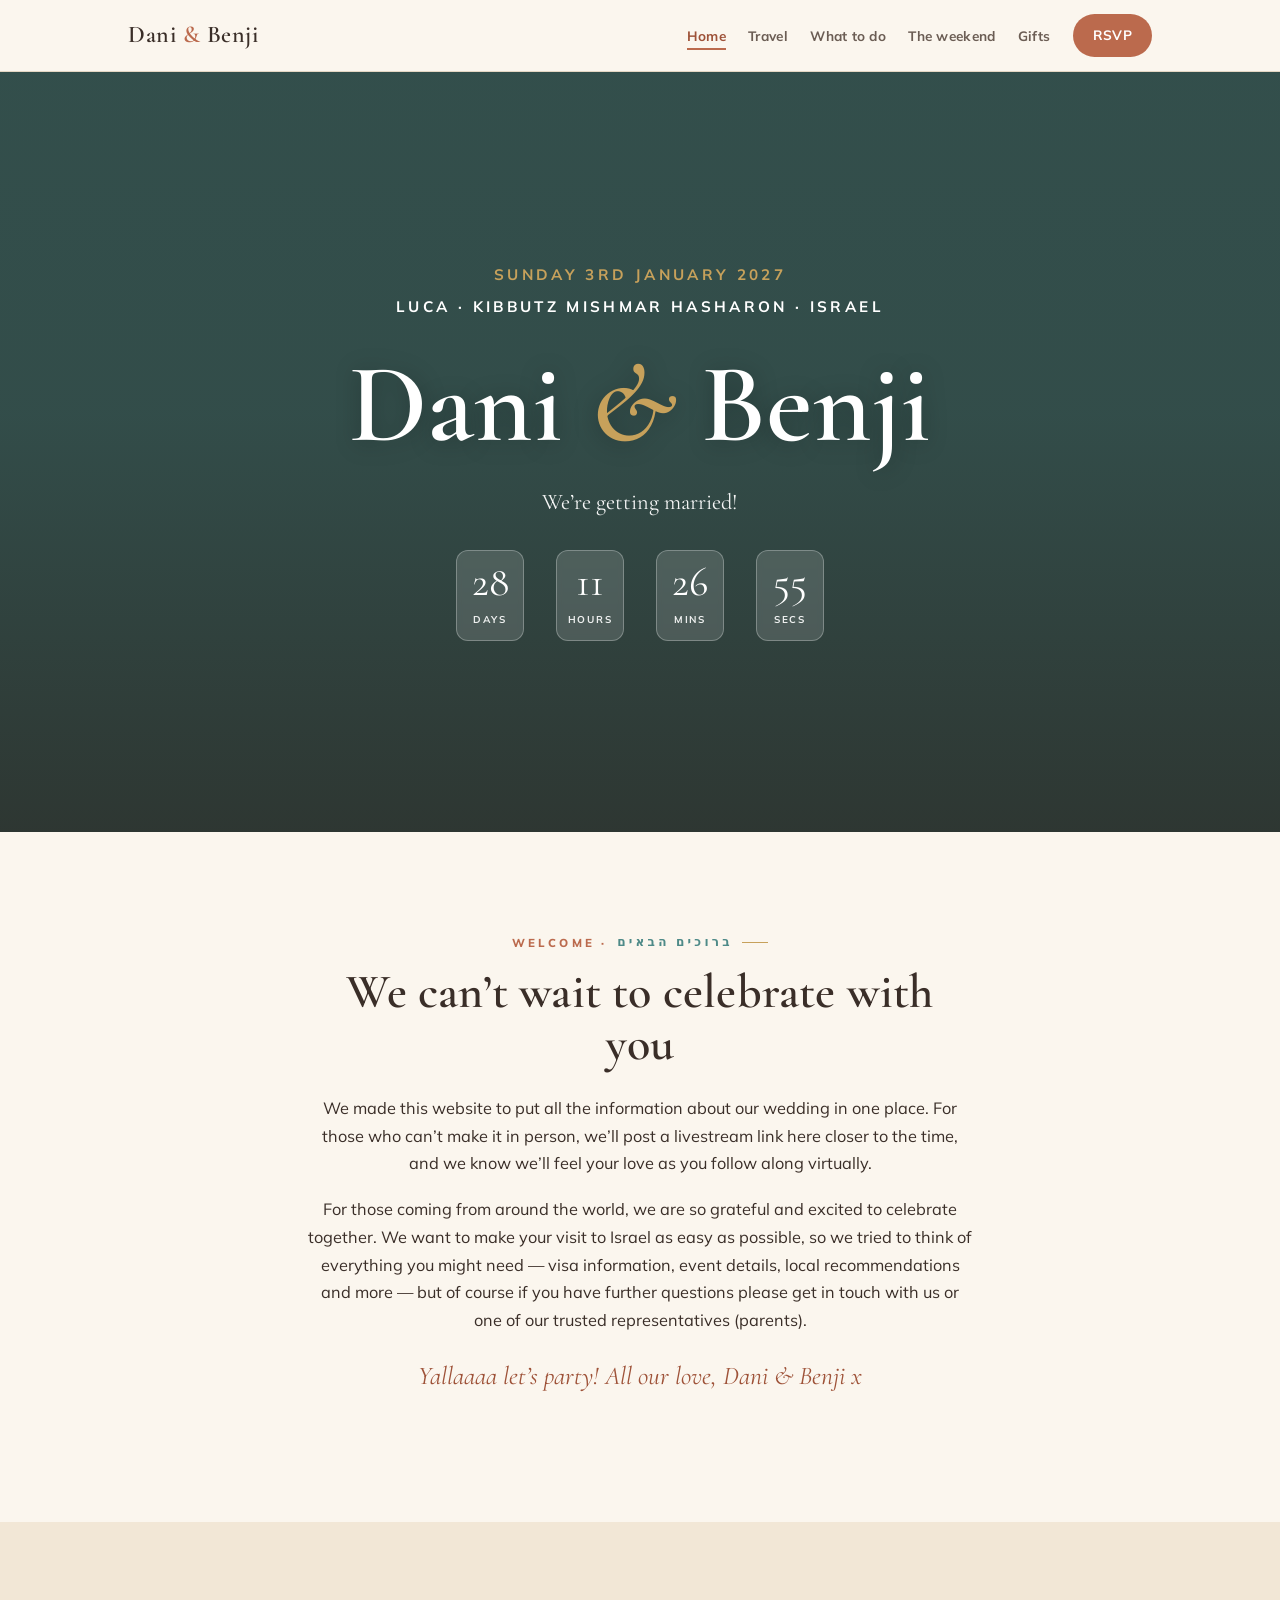
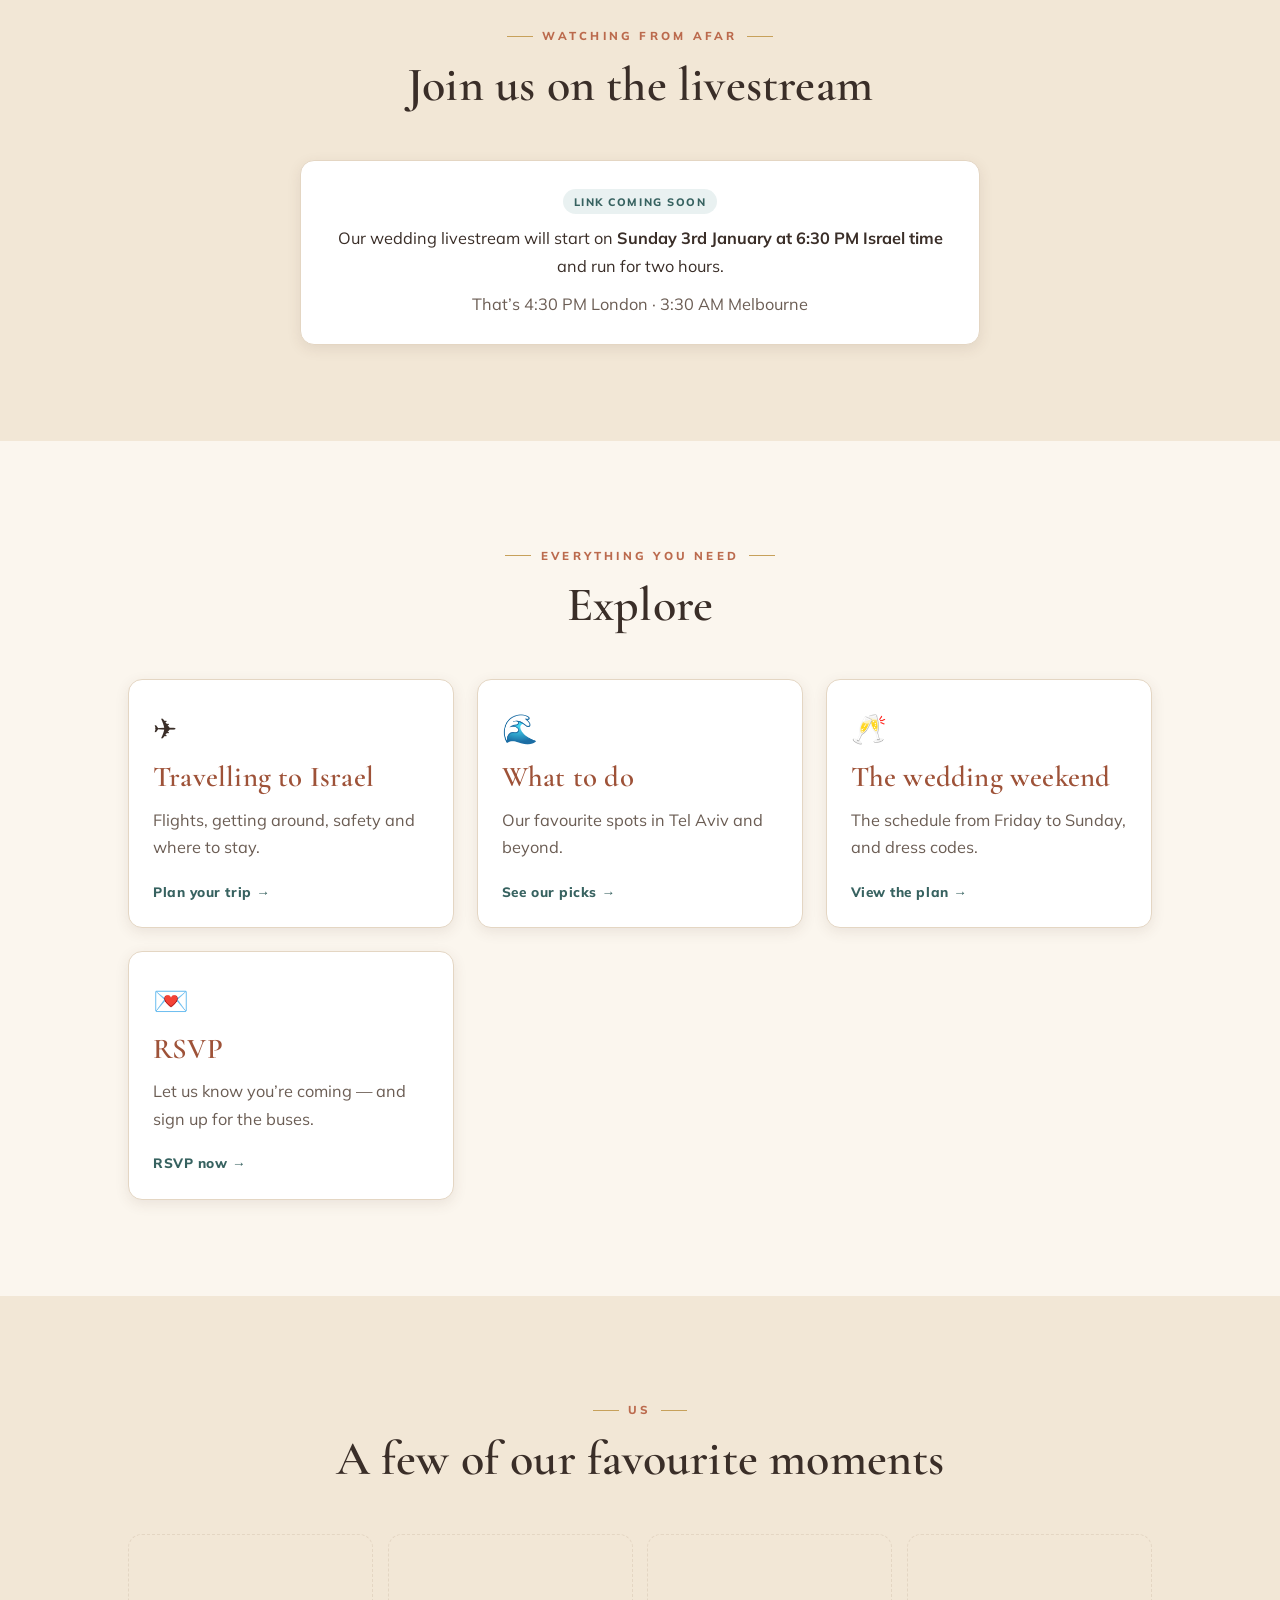
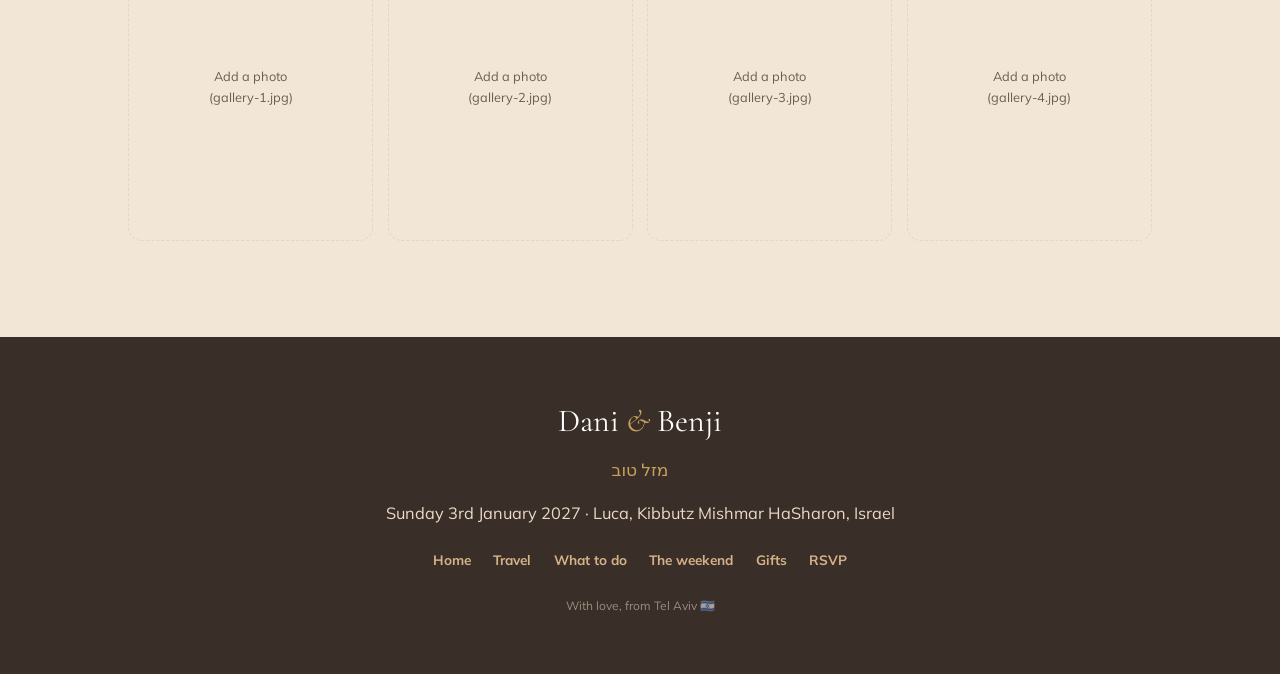
==== index.html @ 2d53198a "Build Dani & Benji wedding website Warm Mediterranean, multi-page static site (plain HTML/CSS/JS, no" ====
<!DOCTYPE html>
<html lang="en">
<head>
  <meta charset="UTF-8" />
  <meta name="viewport" content="width=device-width, initial-scale=1.0" />
  <!-- PRIVATE SITE: keep it unlisted. This site is intended to be password-protected at the host level. -->
  <meta name="robots" content="noindex, nofollow" />
  <title>Dani & Benji · 3 January 2027</title>
  <meta name="description" content="Dani & Benji are getting married in Israel on 3 January 2027 — travel info, things to do, the weekend schedule and more." />

  <link rel="preconnect" href="https://fonts.googleapis.com" />
  <link rel="preconnect" href="https://fonts.gstatic.com" crossorigin />
  <link href="https://fonts.googleapis.com/css2?family=Cormorant+Garamond:ital,wght@0,400;0,500;0,600;1,500&family=Mulish:wght@400;600;700;800&display=swap" rel="stylesheet" />
  <link rel="stylesheet" href="assets/css/styles.css" />
</head>
<body>

  <!-- ============ HEADER ============ -->
  <header class="site-header">
    <nav class="nav container" aria-label="Main navigation">
      <a class="brand" href="index.html">Dani <span>&amp;</span> Benji</a>
      <button class="nav-toggle" aria-label="Toggle menu" aria-controls="nav-links" aria-expanded="false">
        <span></span><span></span><span></span>
      </button>
      <ul class="nav-links" id="nav-links">
        <li><a href="index.html">Home</a></li>
        <li><a href="travel.html">Travel</a></li>
        <li><a href="what-to-do.html">What to do</a></li>
        <li><a href="weekend.html">The weekend</a></li>
        <li><a href="gifts.html">Gifts</a></li>
        <li><a class="btn" href="rsvp.html">RSVP</a></li>
      </ul>
    </nav>
  </header>

  <!-- ============ HERO ============ -->
  <section class="hero">
    <!-- Drop your landscape proposal photo at assets/images/hero-proposal.jpg (see assets/images/README.md) -->
    <div class="hero__media" role="img" aria-label="Dani and Benji on the pier after getting engaged"></div>
    <div class="hero__inner">
      <p class="hero__meta">
        <span class="date">Sunday 3rd January 2027</span>
        <span>Luca · Kibbutz Mishmar HaSharon · Israel</span>
      </p>
      <h1>Dani <span class="amp">&amp;</span> Benji</h1>
      <p class="hero__hebrew">We’re getting married!</p>

      <!-- Live countdown -->
      <div class="countdown" id="countdown" aria-label="Countdown to the wedding">
        <div class="countdown__unit"><span class="countdown__num" id="cd-days">–</span><span class="countdown__label">Days</span></div>
        <div class="countdown__unit"><span class="countdown__num" id="cd-hours">–</span><span class="countdown__label">Hours</span></div>
        <div class="countdown__unit"><span class="countdown__num" id="cd-mins">–</span><span class="countdown__label">Mins</span></div>
        <div class="countdown__unit"><span class="countdown__num" id="cd-secs">–</span><span class="countdown__label">Secs</span></div>
      </div>
    </div>
  </section>

  <!-- ============ WELCOME LETTER ============ -->
  <section>
    <div class="container letter">
      <p class="eyebrow solo">Welcome · <span class="hebrew">ברוכים הבאים</span></p>
      <h2>We can’t wait to celebrate with you</h2>
      <p>We made this website to put all the information about our wedding in one place. For those who can’t make it in person, we’ll post a livestream link here closer to the time, and we know we’ll feel your love as you follow along virtually.</p>
      <p>For those coming from around the world, we are so grateful and excited to celebrate together. We want to make your visit to Israel as easy as possible, so we tried to think of everything you might need — visa information, event details, local recommendations and more — but of course if you have further questions please get in touch with us or one of our trusted representatives (parents).</p>
      <p class="signoff">Yallaaaa let’s party! All our love, Dani &amp; Benji x</p>
    </div>
  </section>

  <!-- ============ WATCHING FROM AFAR ============ -->
  <section class="alt">
    <div class="container">
      <div class="section-head">
        <p class="eyebrow">Watching from afar</p>
        <h2>Join us on the livestream</h2>
      </div>
      <div class="card" style="max-width:680px;margin-inline:auto;text-align:center;">
        <p class="tag">Link coming soon</p>
        <p style="margin-bottom:0.6rem;">Our wedding livestream will start on <strong>Sunday 3rd January at 6:30&nbsp;PM Israel time</strong> and run for two hours.</p>
        <p class="muted" style="margin-bottom:0;">That’s 4:30&nbsp;PM London · 3:30&nbsp;AM Melbourne</p>
        <!-- TODO: replace with the livestream link/embed when available -->
      </div>
    </div>
  </section>

  <!-- ============ QUICK LINKS ============ -->
  <section>
    <div class="container">
      <div class="section-head">
        <p class="eyebrow">Everything you need</p>
        <h2>Explore</h2>
      </div>
      <div class="grid cols-2">
        <a class="linkcard" href="travel.html">
          <span class="kicker">✈️</span>
          <h3>Travelling to Israel</h3>
          <p class="muted">Flights, getting around, safety and where to stay.</p>
          <span class="go">Plan your trip →</span>
        </a>
        <a class="linkcard" href="what-to-do.html">
          <span class="kicker">🌊</span>
          <h3>What to do</h3>
          <p class="muted">Our favourite spots in Tel Aviv and beyond.</p>
          <span class="go">See our picks →</span>
        </a>
        <a class="linkcard" href="weekend.html">
          <span class="kicker">🥂</span>
          <h3>The wedding weekend</h3>
          <p class="muted">The schedule from Friday to Sunday, and dress codes.</p>
          <span class="go">View the plan →</span>
        </a>
        <a class="linkcard" href="rsvp.html">
          <span class="kicker">💌</span>
          <h3>RSVP</h3>
          <p class="muted">Let us know you’re coming — and sign up for the buses.</p>
          <span class="go">RSVP now →</span>
        </a>
      </div>
    </div>
  </section>

  <!-- ============ GALLERY ============ -->
  <section class="alt">
    <div class="container">
      <div class="section-head">
        <p class="eyebrow">Us</p>
        <h2>A few of our favourite moments</h2>
      </div>
      <!--
        Add photos by dropping files into assets/images/ and pointing the
        <img> tags below at them (e.g. gallery-1.jpg). Empty slots show a
        dashed placeholder until then. See assets/images/README.md.
      -->
      <div class="gallery">
        <div class="slot">
          <!-- Example once you add a file:
               <img src="assets/images/gallery-1.jpg" alt="Dani and Benji" /> -->
          Add a photo<br />(gallery-1.jpg)
        </div>
        <div class="slot">Add a photo<br />(gallery-2.jpg)</div>
        <div class="slot">Add a photo<br />(gallery-3.jpg)</div>
        <div class="slot">Add a photo<br />(gallery-4.jpg)</div>
      </div>
    </div>
  </section>

  <!-- ============ FOOTER ============ -->
  <footer class="site-footer">
    <div class="container">
      <p class="names">Dani <span class="amp">&amp;</span> Benji</p>
      <span class="hebrew">מזל טוב</span>
      <p>Sunday 3rd January 2027 · Luca, Kibbutz Mishmar HaSharon, Israel</p>
      <ul class="foot-links">
        <li><a href="index.html">Home</a></li>
        <li><a href="travel.html">Travel</a></li>
        <li><a href="what-to-do.html">What to do</a></li>
        <li><a href="weekend.html">The weekend</a></li>
        <li><a href="gifts.html">Gifts</a></li>
        <li><a href="rsvp.html">RSVP</a></li>
      </ul>
      <small>With love, from Tel Aviv 🇮🇱</small>
    </div>
  </footer>

  <script src="assets/js/main.js" defer></script>
</body>
</html>
---- assets/css/styles.css ----
/* =====================================================================
   Dani & Benji — 03.01.2027
   Warm Mediterranean wedding site — shared styles
   Palette, type and components live here. Tune the tokens in :root.
   ===================================================================== */

/* ---------- Design tokens ---------- */
:root {
  /* Warm Mediterranean palette */
  --sand:        #FBF6EE;  /* page background */
  --sand-deep:   #F2E7D6;  /* alt sections */
  --shell:       #FFFFFF;  /* cards */
  --ink:         #3A2E28;  /* primary text (warm dark brown) */
  --ink-soft:    #6B5D54;  /* secondary text */
  --clay:        #BB6a4d;  /* terracotta accent */
  --clay-deep:   #9E5238;  /* hover / strong accent */
  --sea:         #4E8A88;  /* Mediterranean teal */
  --sea-deep:    #376260;
  --gold:        #C7A15B;  /* small highlights */
  --line:        #E4D6C3;  /* hairlines / borders */

  --maxw: 1120px;
  --gutter: clamp(1.1rem, 4vw, 3rem);
  --radius: 14px;
  --shadow: 0 12px 34px rgba(93, 63, 45, 0.12);
  --shadow-sm: 0 4px 14px rgba(93, 63, 45, 0.10);

  --serif: "Cormorant Garamond", Georgia, "Times New Roman", serif;
  --sans: "Mulish", "Helvetica Neue", Arial, system-ui, sans-serif;
}

/* ---------- Base ---------- */
* { box-sizing: border-box; }

html { scroll-behavior: smooth; }

body {
  margin: 0;
  background: var(--sand);
  color: var(--ink);
  font-family: var(--sans);
  font-size: 1.02rem;
  line-height: 1.7;
  -webkit-font-smoothing: antialiased;
}

img { max-width: 100%; display: block; }

a { color: var(--clay-deep); text-decoration-thickness: 1px; text-underline-offset: 3px; }
a:hover { color: var(--clay); }

h1, h2, h3, h4 {
  font-family: var(--serif);
  font-weight: 600;
  line-height: 1.08;
  color: var(--ink);
  margin: 0 0 0.5em;
  letter-spacing: 0.2px;
}
h1 { font-size: clamp(2.6rem, 7vw, 5rem); }
h2 { font-size: clamp(1.9rem, 4.4vw, 3rem); }
h3 { font-size: clamp(1.35rem, 2.6vw, 1.8rem); }

p { margin: 0 0 1.1em; }

.container { max-width: var(--maxw); margin-inline: auto; padding-inline: var(--gutter); }

section { padding-block: clamp(3rem, 8vw, 6rem); }

/* Eyebrow / small caps label with optional Hebrew flourish */
.eyebrow {
  font-family: var(--sans);
  text-transform: uppercase;
  letter-spacing: 0.28em;
  font-size: 0.72rem;
  font-weight: 800;
  color: var(--clay);
  margin: 0 0 0.9rem;
  display: inline-flex;
  align-items: center;
  gap: 0.6rem;
}
.eyebrow::before,
.eyebrow::after {
  content: "";
  width: 26px;
  height: 1px;
  background: var(--gold);
}
.eyebrow.solo::before { display: none; }

/* Hebrew accent text */
.hebrew {
  font-size: 1.05em;
  color: var(--sea);
  direction: rtl;
  unicode-bidi: isolate;
}

/* ---------- Buttons ---------- */
.btn {
  display: inline-block;
  font-family: var(--sans);
  font-weight: 800;
  letter-spacing: 0.04em;
  text-transform: uppercase;
  font-size: 0.8rem;
  padding: 0.85rem 1.7rem;
  border-radius: 999px;
  border: 1.5px solid var(--clay);
  background: var(--clay);
  color: #fff;
  cursor: pointer;
  text-decoration: none;
  transition: background .18s ease, color .18s ease, transform .18s ease, border-color .18s ease;
}
.btn:hover { background: var(--clay-deep); border-color: var(--clay-deep); color: #fff; transform: translateY(-2px); }
.btn.ghost { background: transparent; color: var(--clay-deep); }
.btn.ghost:hover { background: var(--clay); color: #fff; }

/* ---------- Header / nav ---------- */
.site-header {
  position: sticky;
  top: 0;
  z-index: 50;
  background: rgba(251, 246, 238, 0.92);
  backdrop-filter: blur(8px);
  border-bottom: 1px solid var(--line);
}
.nav {
  display: flex;
  align-items: center;
  justify-content: space-between;
  gap: 1rem;
  padding-block: 0.85rem;
}
.brand {
  font-family: var(--serif);
  font-size: 1.5rem;
  font-weight: 600;
  color: var(--ink);
  text-decoration: none;
  letter-spacing: 0.5px;
  white-space: nowrap;
}
.brand span { color: var(--clay); }
.nav-links {
  list-style: none;
  display: flex;
  gap: 1.4rem;
  margin: 0;
  padding: 0;
  align-items: center;
}
.nav-links a {
  color: var(--ink-soft);
  text-decoration: none;
  font-weight: 700;
  font-size: 0.85rem;
  letter-spacing: 0.02em;
  padding-block: 0.3rem;
  border-bottom: 2px solid transparent;
  transition: color .15s ease, border-color .15s ease;
}
.nav-links a:hover { color: var(--ink); }
.nav-links a.active { color: var(--clay-deep); border-color: var(--clay); }
.nav-links .btn { color: #fff; padding: 0.55rem 1.2rem; }
.nav-links .btn:hover { color: #fff; }

.nav-toggle {
  display: none;
  background: none;
  border: 0;
  cursor: pointer;
  padding: 0.4rem;
}
.nav-toggle span {
  display: block;
  width: 26px;
  height: 2.5px;
  background: var(--ink);
  margin: 5px 0;
  border-radius: 2px;
  transition: transform .25s ease, opacity .25s ease;
}
.nav-toggle[aria-expanded="true"] span:nth-child(1) { transform: translateY(7.5px) rotate(45deg); }
.nav-toggle[aria-expanded="true"] span:nth-child(2) { opacity: 0; }
.nav-toggle[aria-expanded="true"] span:nth-child(3) { transform: translateY(-7.5px) rotate(-45deg); }

@media (max-width: 860px) {
  .nav-toggle { display: block; }
  .nav-links {
    position: absolute;
    top: 100%;
    left: 0;
    right: 0;
    background: var(--sand);
    border-bottom: 1px solid var(--line);
    flex-direction: column;
    align-items: stretch;
    gap: 0;
    padding: 0.5rem var(--gutter) 1.2rem;
    box-shadow: var(--shadow-sm);
    display: none;
  }
  .nav-links.open { display: flex; }
  .nav-links li { border-bottom: 1px solid var(--line); }
  .nav-links li:last-child { border-bottom: 0; padding-top: 0.8rem; }
  .nav-links a { display: block; padding: 0.9rem 0; font-size: 1rem; }
  .nav-links a.active { border-color: transparent; }
  .nav-links .btn { text-align: center; }
}

/* ---------- Hero ---------- */
.hero {
  position: relative;
  min-height: min(88vh, 760px);
  display: grid;
  place-items: center;
  text-align: center;
  color: #fff;
  overflow: hidden;
}
.hero__media {
  position: absolute;
  inset: 0;
  background: var(--sea-deep) url("../images/hero-proposal.jpg") center 32% / cover no-repeat;
  /* ^ Drop your landscape proposal photo at assets/images/hero-proposal.jpg */
}
.hero__media::after {
  content: "";
  position: absolute;
  inset: 0;
  background: linear-gradient(180deg, rgba(40,28,22,0.28) 0%, rgba(40,28,22,0.30) 45%, rgba(40,28,22,0.62) 100%);
}
.hero__inner { position: relative; padding: var(--gutter); max-width: 900px; }
.hero h1 {
  color: #fff;
  font-size: clamp(3rem, 10vw, 7rem);
  margin-bottom: 0.15em;
  text-shadow: 0 2px 24px rgba(0,0,0,0.28);
}
.hero .amp { color: var(--gold); font-style: italic; }
.hero__meta {
  font-family: var(--sans);
  text-transform: uppercase;
  letter-spacing: 0.22em;
  font-weight: 700;
  font-size: clamp(0.75rem, 2vw, 0.95rem);
  margin-bottom: 1.6rem;
}
.hero__meta span { display: block; }
.hero__meta .date { color: var(--gold); margin-bottom: 0.35rem; }
.hero__hebrew { font-family: var(--serif); font-size: 1.4rem; letter-spacing: 0; opacity: 0.95; }

/* ---------- Countdown ---------- */
.countdown {
  display: flex;
  gap: clamp(0.6rem, 3vw, 2rem);
  justify-content: center;
  margin-top: 1.8rem;
}
.countdown__unit {
  background: rgba(255,255,255,0.14);
  border: 1px solid rgba(255,255,255,0.28);
  border-radius: 12px;
  padding: 0.7rem 0.4rem 0.55rem;
  min-width: 68px;
  backdrop-filter: blur(3px);
}
.countdown__num { font-family: var(--serif); font-size: clamp(1.6rem, 5vw, 2.6rem); line-height: 1; display: block; }
.countdown__label { font-size: 0.62rem; text-transform: uppercase; letter-spacing: 0.18em; font-weight: 700; opacity: 0.9; }

/* ---------- Page hero (interior pages) ---------- */
.page-hero {
  background: var(--sand-deep);
  text-align: center;
  padding-block: clamp(2.6rem, 7vw, 4.5rem);
  border-bottom: 1px solid var(--line);
}
.page-hero p.lead { max-width: 640px; margin-inline: auto; color: var(--ink-soft); }

/* ---------- Generic layout helpers ---------- */
.section-head { text-align: center; max-width: 680px; margin: 0 auto clamp(2rem, 5vw, 3rem); }
.lead { font-size: 1.15rem; color: var(--ink-soft); }
.alt { background: var(--sand-deep); }
.center { text-align: center; }

.grid { display: grid; gap: 1.4rem; }
.grid.cols-2 { grid-template-columns: repeat(auto-fit, minmax(280px, 1fr)); }
.grid.cols-3 { grid-template-columns: repeat(auto-fit, minmax(240px, 1fr)); }

/* ---------- Cards ---------- */
.card {
  background: var(--shell);
  border: 1px solid var(--line);
  border-radius: var(--radius);
  padding: 1.6rem 1.5rem;
  box-shadow: var(--shadow-sm);
}
.card h3 { margin-bottom: 0.4rem; }
.card .tag {
  display: inline-block;
  font-size: 0.68rem;
  text-transform: uppercase;
  letter-spacing: 0.14em;
  font-weight: 800;
  color: var(--sea-deep);
  background: rgba(78,138,136,0.12);
  border-radius: 999px;
  padding: 0.2rem 0.7rem;
  margin-bottom: 0.7rem;
}

/* Quick-link cards (home) */
.linkcard {
  display: flex;
  flex-direction: column;
  text-decoration: none;
  color: var(--ink);
  background: var(--shell);
  border: 1px solid var(--line);
  border-radius: var(--radius);
  padding: 1.5rem;
  box-shadow: var(--shadow-sm);
  transition: transform .18s ease, box-shadow .18s ease;
}
.linkcard:hover { transform: translateY(-4px); box-shadow: var(--shadow); color: var(--ink); }
.linkcard .kicker { font-size: 1.8rem; margin-bottom: 0.5rem; }
.linkcard h3 { color: var(--clay-deep); }
.linkcard .go { margin-top: auto; font-weight: 800; color: var(--sea-deep); font-size: 0.85rem; letter-spacing: 0.04em; }

/* ---------- Intro / letter block ---------- */
.letter { max-width: 760px; margin-inline: auto; text-align: center; }
.letter .signoff { font-family: var(--serif); font-style: italic; font-size: 1.6rem; color: var(--clay-deep); margin-top: 1.2rem; }

/* ---------- Info list rows ---------- */
.info-block { margin-bottom: 2.4rem; }
.info-block:last-child { margin-bottom: 0; }
.info-block > h3 { display: flex; align-items: baseline; gap: 0.6rem; }
.info-block ul { padding-left: 1.15rem; }
.info-block li { margin-bottom: 0.55rem; }

/* Callout */
.callout {
  border-left: 4px solid var(--gold);
  background: rgba(199,161,91,0.1);
  padding: 1rem 1.2rem;
  border-radius: 0 10px 10px 0;
  margin: 1.2rem 0;
}
.callout.warn { border-color: var(--clay); background: rgba(187,106,77,0.1); }

/* ---------- Accordion ---------- */
.accordion { border: 1px solid var(--line); border-radius: var(--radius); overflow: hidden; background: var(--shell); }
.accordion + .accordion { margin-top: 0.9rem; }
.accordion > summary {
  cursor: pointer;
  list-style: none;
  padding: 1.1rem 1.4rem;
  font-family: var(--serif);
  font-size: 1.35rem;
  font-weight: 600;
  display: flex;
  align-items: center;
  justify-content: space-between;
  gap: 1rem;
}
.accordion > summary::-webkit-details-marker { display: none; }
.accordion > summary::after {
  content: "+";
  font-family: var(--sans);
  font-weight: 400;
  font-size: 1.6rem;
  color: var(--clay);
  transition: transform .2s ease;
  line-height: 1;
}
.accordion[open] > summary::after { transform: rotate(45deg); }
.accordion > summary:hover { color: var(--clay-deep); }
.accordion__body { padding: 0 1.4rem 1.3rem; }
.accordion__body ul { margin: 0; padding-left: 1.15rem; }
.accordion__body li { margin-bottom: 0.6rem; }
.accordion__body li strong { color: var(--ink); }

/* ---------- Timeline (weekend) ---------- */
.timeline { max-width: 820px; margin-inline: auto; }
.day {
  background: var(--shell);
  border: 1px solid var(--line);
  border-radius: var(--radius);
  box-shadow: var(--shadow-sm);
  padding: 1.7rem 1.6rem;
  margin-bottom: 1.4rem;
  border-top: 5px solid var(--sea);
}
.day.wedding { border-top-color: var(--clay); }
.day__date { display: block; font-size: 0.75rem; text-transform: uppercase; letter-spacing: 0.2em; font-weight: 800; color: var(--sea-deep); margin-bottom: 0.25rem; }
.day.wedding .day__date { color: var(--clay-deep); }
.day h3 { margin-bottom: 0.8rem; }
.event + .event { margin-top: 1rem; padding-top: 1rem; border-top: 1px dashed var(--line); }
.event > strong { display: block; }  /* label line only — not inline bold inside paragraphs */
.dresscode { margin-top: 0.9rem; font-size: 0.92rem; color: var(--ink-soft); }
.dresscode b { color: var(--clay-deep); text-transform: uppercase; letter-spacing: 0.08em; font-size: 0.72rem; }

/* ---------- Gallery ---------- */
.gallery { display: grid; grid-template-columns: repeat(auto-fill, minmax(200px, 1fr)); gap: 0.9rem; }
.gallery .slot {
  aspect-ratio: 4 / 5;
  border-radius: var(--radius);
  background: var(--sand-deep) repeat;
  border: 1.5px dashed var(--line);
  display: grid;
  place-items: center;
  text-align: center;
  color: var(--ink-soft);
  font-size: 0.8rem;
  padding: 1rem;
  overflow: hidden;
}
.gallery .slot img { width: 100%; height: 100%; object-fit: cover; }
.gallery .slot.tall { aspect-ratio: 4 / 5; }

/* ---------- RSVP embed ---------- */
.form-wrap {
  max-width: 780px;
  margin-inline: auto;
  background: var(--shell);
  border: 1px solid var(--line);
  border-radius: var(--radius);
  box-shadow: var(--shadow-sm);
  padding: 0.6rem;
}
.form-wrap iframe { width: 100%; border: 0; border-radius: 10px; display: block; min-height: 900px; }
.form-fallback { text-align: center; padding: 2.5rem 1.5rem; }

/* ---------- Gifts reveal ---------- */
.bank-details[hidden] { display: none; }
.bank-grid { display: grid; gap: 1.2rem; grid-template-columns: repeat(auto-fit, minmax(250px, 1fr)); margin-top: 1.4rem; }
.bank {
  background: var(--sand-deep);
  border: 1px solid var(--line);
  border-radius: var(--radius);
  padding: 1.3rem;
}
.bank h4 { font-family: var(--sans); font-weight: 800; text-transform: uppercase; letter-spacing: 0.1em; font-size: 0.78rem; color: var(--sea-deep); margin: 0 0 0.7rem; }
.bank dl { display: grid; grid-template-columns: auto 1fr; gap: 0.25rem 0.8rem; margin: 0; font-size: 0.92rem; }
.bank dt { color: var(--ink-soft); }
.bank dd { margin: 0; font-weight: 700; word-break: break-word; }

/* ---------- Footer ---------- */
.site-footer {
  background: var(--ink);
  color: #EAD9C6;
  text-align: center;
  padding-block: clamp(2.4rem, 6vw, 3.6rem);
}
.site-footer .names { font-family: var(--serif); font-size: 2rem; color: #fff; margin-bottom: 0.2rem; }
.site-footer .names .amp { color: var(--gold); font-style: italic; }
.site-footer .hebrew { color: var(--gold); display: block; margin: 0.4rem 0 1rem; }
.site-footer a { color: #F0C99A; }
.site-footer .foot-links { list-style: none; padding: 0; margin: 1rem 0 0; display: flex; flex-wrap: wrap; gap: 1rem 1.4rem; justify-content: center; }
.site-footer .foot-links a { text-decoration: none; font-weight: 700; font-size: 0.85rem; opacity: 0.85; }
.site-footer .foot-links a:hover { opacity: 1; }
.site-footer small { display: block; margin-top: 1.4rem; opacity: 0.55; font-size: 0.75rem; }

/* ---------- Utilities ---------- */
.mt-0 { margin-top: 0; }
.muted { color: var(--ink-soft); }
.visually-hidden { position: absolute; width: 1px; height: 1px; overflow: hidden; clip: rect(0 0 0 0); }

/* Reduced motion */
@media (prefers-reduced-motion: reduce) {
  html { scroll-behavior: auto; }
  * { transition: none !important; }
}
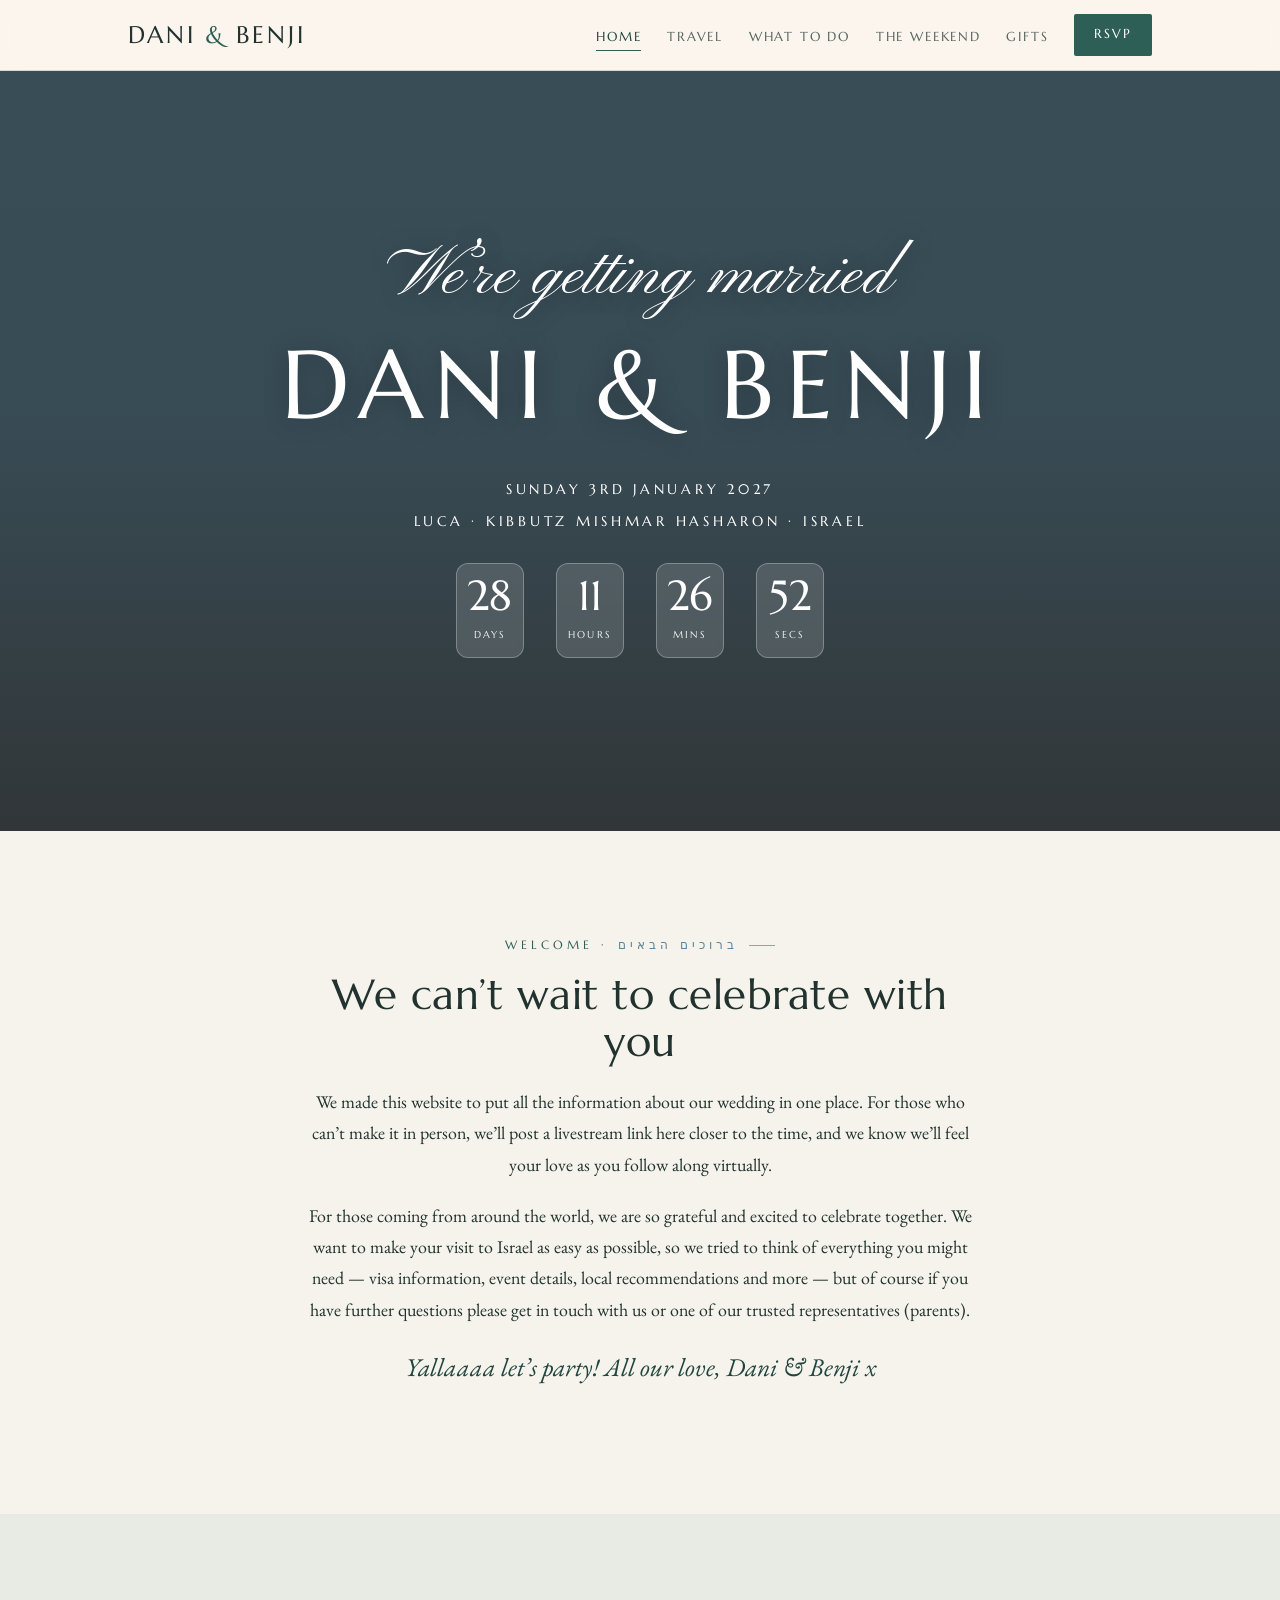
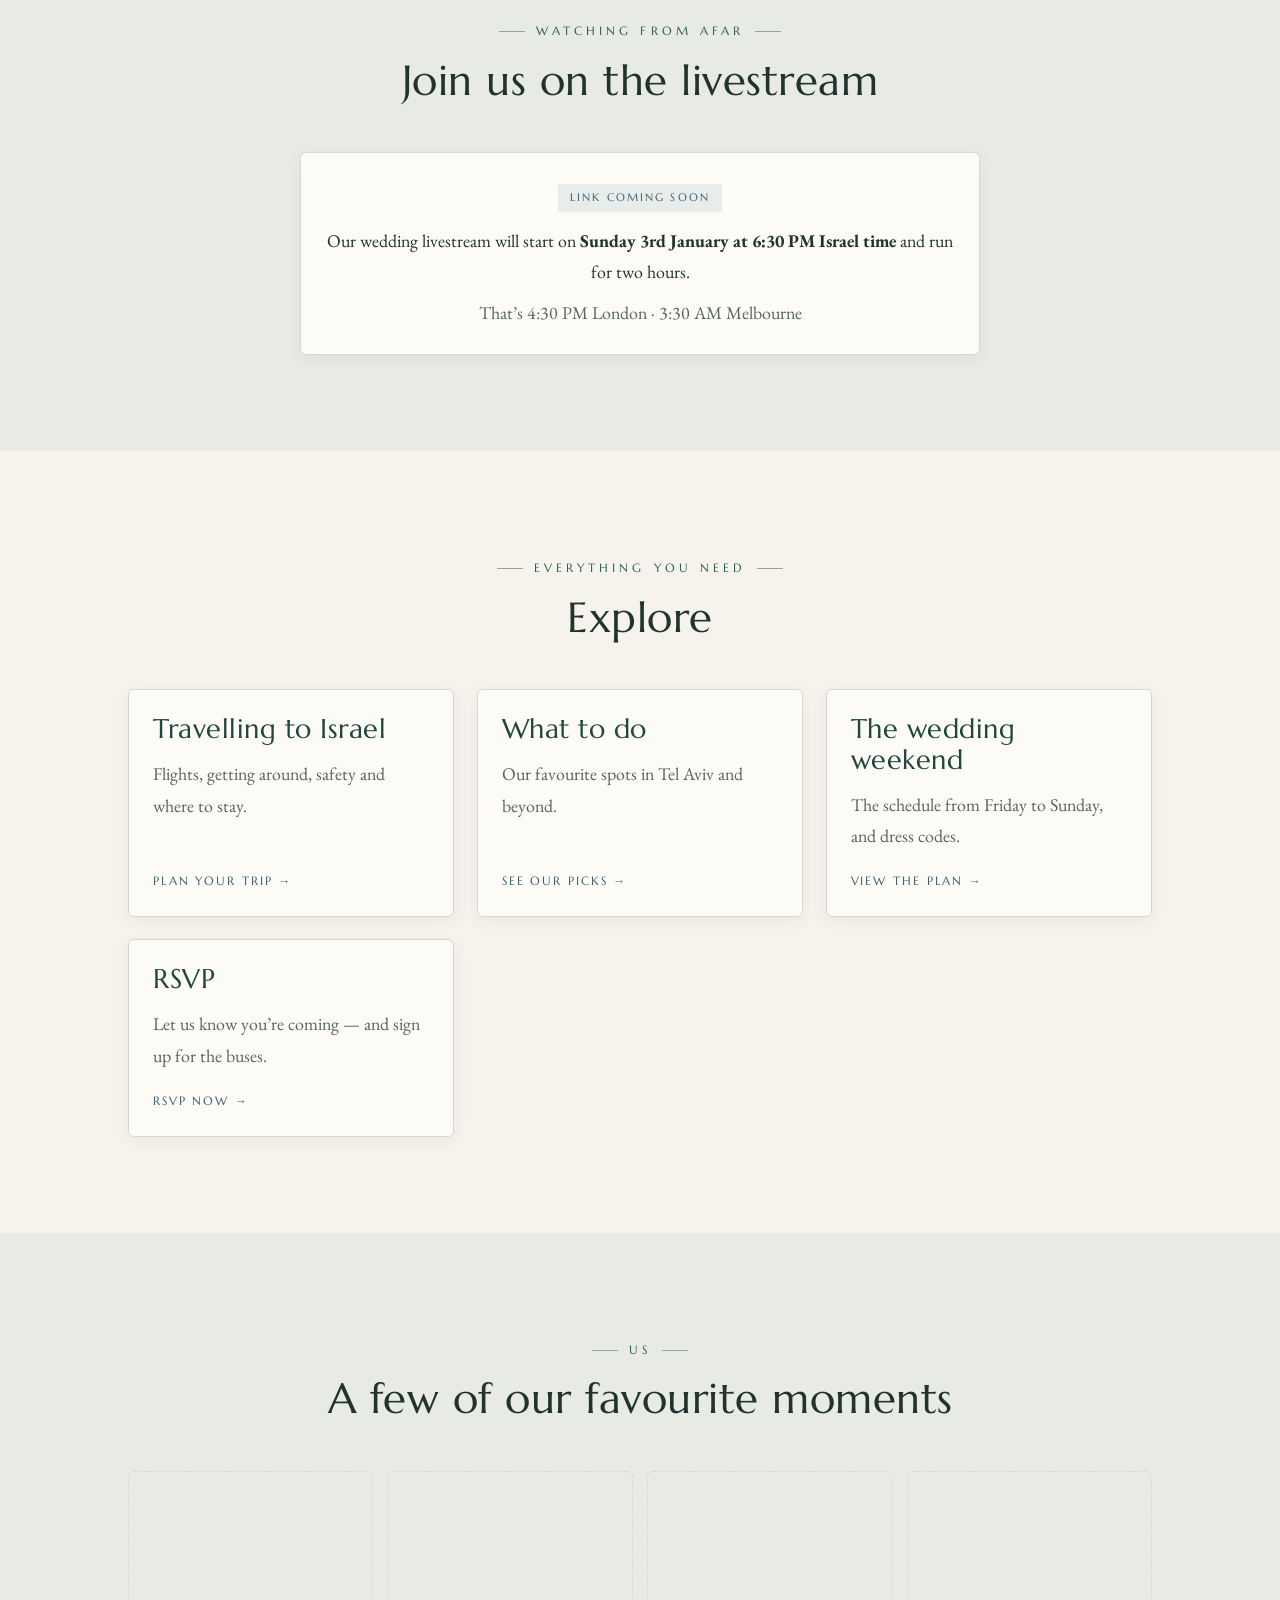
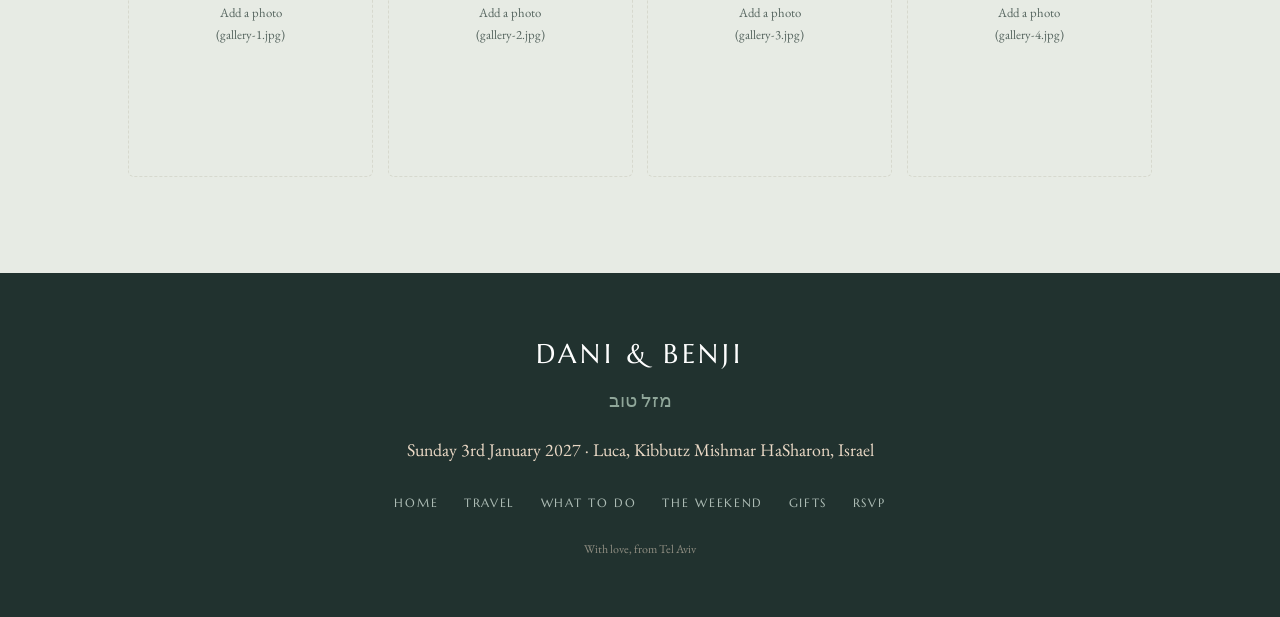
==== commit cc145be6: "Redesign: elegant cool palette and refined typography Move away from the warm terracotta/cream schem" ====
--- a/index.html
+++ b/index.html
@@ -10,7 +10,7 @@
 
   <link rel="preconnect" href="https://fonts.googleapis.com" />
   <link rel="preconnect" href="https://fonts.gstatic.com" crossorigin />
-  <link href="https://fonts.googleapis.com/css2?family=Cormorant+Garamond:ital,wght@0,400;0,500;0,600;1,500&family=Mulish:wght@400;600;700;800&display=swap" rel="stylesheet" />
+  <link href="https://fonts.googleapis.com/css2?family=EB+Garamond:ital,wght@0,400;0,500;0,600;1,400;1,500&family=Marcellus&family=Pinyon+Script&display=swap" rel="stylesheet" />
   <link rel="stylesheet" href="assets/css/styles.css" />
 </head>
 <body>
@@ -38,12 +38,12 @@
     <!-- Drop your landscape proposal photo at assets/images/hero-proposal.jpg (see assets/images/README.md) -->
     <div class="hero__media" role="img" aria-label="Dani and Benji on the pier after getting engaged"></div>
     <div class="hero__inner">
+      <p class="hero__script">We’re getting married</p>
+      <h1>Dani <span class="amp">&amp;</span> Benji</h1>
       <p class="hero__meta">
         <span class="date">Sunday 3rd January 2027</span>
         <span>Luca · Kibbutz Mishmar HaSharon · Israel</span>
       </p>
-      <h1>Dani <span class="amp">&amp;</span> Benji</h1>
-      <p class="hero__hebrew">We’re getting married!</p>
 
       <!-- Live countdown -->
       <div class="countdown" id="countdown" aria-label="Countdown to the wedding">
@@ -91,25 +91,21 @@
       </div>
       <div class="grid cols-2">
         <a class="linkcard" href="travel.html">
-          <span class="kicker">✈️</span>
           <h3>Travelling to Israel</h3>
           <p class="muted">Flights, getting around, safety and where to stay.</p>
           <span class="go">Plan your trip →</span>
         </a>
         <a class="linkcard" href="what-to-do.html">
-          <span class="kicker">🌊</span>
           <h3>What to do</h3>
           <p class="muted">Our favourite spots in Tel Aviv and beyond.</p>
           <span class="go">See our picks →</span>
         </a>
         <a class="linkcard" href="weekend.html">
-          <span class="kicker">🥂</span>
           <h3>The wedding weekend</h3>
           <p class="muted">The schedule from Friday to Sunday, and dress codes.</p>
           <span class="go">View the plan →</span>
         </a>
         <a class="linkcard" href="rsvp.html">
-          <span class="kicker">💌</span>
           <h3>RSVP</h3>
           <p class="muted">Let us know you’re coming — and sign up for the buses.</p>
           <span class="go">RSVP now →</span>
@@ -157,7 +153,7 @@
         <li><a href="gifts.html">Gifts</a></li>
         <li><a href="rsvp.html">RSVP</a></li>
       </ul>
-      <small>With love, from Tel Aviv 🇮🇱</small>
+      <small>With love, from Tel Aviv</small>
     </div>
   </footer>
 
--- a/assets/css/styles.css
+++ b/assets/css/styles.css
@@ -6,27 +6,30 @@
 
 /* ---------- Design tokens ---------- */
 :root {
-  /* Warm Mediterranean palette */
-  --sand:        #FBF6EE;  /* page background */
-  --sand-deep:   #F2E7D6;  /* alt sections */
-  --shell:       #FFFFFF;  /* cards */
-  --ink:         #3A2E28;  /* primary text (warm dark brown) */
-  --ink-soft:    #6B5D54;  /* secondary text */
-  --clay:        #BB6a4d;  /* terracotta accent */
-  --clay-deep:   #9E5238;  /* hover / strong accent */
-  --sea:         #4E8A88;  /* Mediterranean teal */
-  --sea-deep:    #376260;
-  --gold:        #C7A15B;  /* small highlights */
-  --line:        #E4D6C3;  /* hairlines / borders */
+  /* Cool, elegant palette — deep teal-green & dusty blue on soft cream */
+  --sand:        #F5F3EC;  /* page background (soft cream) */
+  --sand-deep:   #E7EBE4;  /* alt sections (pale sage) */
+  --shell:       #FCFBF6;  /* cards */
+  --ink:         #21322F;  /* primary text (deep green-black) */
+  --ink-soft:    #56655F;  /* secondary text */
+  --clay:        #2E5F57;  /* primary accent (deep teal-green) */
+  --clay-deep:   #21453F;  /* hover / strong accent */
+  --sea:         #5E8598;  /* dusty blue secondary */
+  --sea-deep:    #3F6070;
+  --gold:        #90A79A;  /* soft eucalyptus highlight (hairlines, accents) */
+  --line:        #D7D9CE;  /* hairlines / borders */
 
   --maxw: 1120px;
   --gutter: clamp(1.1rem, 4vw, 3rem);
-  --radius: 14px;
-  --shadow: 0 12px 34px rgba(93, 63, 45, 0.12);
-  --shadow-sm: 0 4px 14px rgba(93, 63, 45, 0.10);
-
-  --serif: "Cormorant Garamond", Georgia, "Times New Roman", serif;
-  --sans: "Mulish", "Helvetica Neue", Arial, system-ui, sans-serif;
+  --radius: 6px;
+  --shadow: 0 14px 40px rgba(33, 50, 47, 0.09);
+  --shadow-sm: 0 4px 16px rgba(33, 50, 47, 0.06);
+
+  /* Type: classical serif display, fine script flourish, refined serif body */
+  --script: "Pinyon Script", "Segoe Script", cursive;
+  --display: "Marcellus", Georgia, "Times New Roman", serif;
+  --serif: "EB Garamond", Georgia, "Times New Roman", serif;
+  --sans: "EB Garamond", Georgia, "Times New Roman", serif;
 }
 
 /* ---------- Base ---------- */
@@ -38,9 +41,9 @@
   margin: 0;
   background: var(--sand);
   color: var(--ink);
-  font-family: var(--sans);
-  font-size: 1.02rem;
-  line-height: 1.7;
+  font-family: var(--serif);
+  font-size: 1.12rem;
+  line-height: 1.75;
   -webkit-font-smoothing: antialiased;
 }
 
@@ -50,16 +53,26 @@
 a:hover { color: var(--clay); }
 
 h1, h2, h3, h4 {
-  font-family: var(--serif);
-  font-weight: 600;
-  line-height: 1.08;
+  font-family: var(--display);
+  font-weight: 400;
+  line-height: 1.12;
   color: var(--ink);
   margin: 0 0 0.5em;
-  letter-spacing: 0.2px;
-}
-h1 { font-size: clamp(2.6rem, 7vw, 5rem); }
-h2 { font-size: clamp(1.9rem, 4.4vw, 3rem); }
-h3 { font-size: clamp(1.35rem, 2.6vw, 1.8rem); }
+  letter-spacing: 0.5px;
+}
+h1 { font-size: clamp(2.3rem, 6vw, 4rem); text-transform: uppercase; letter-spacing: 0.08em; }
+h2 { font-size: clamp(1.7rem, 4vw, 2.6rem); }
+h3 { font-size: clamp(1.3rem, 2.4vw, 1.7rem); }
+
+/* Fine calligraphy flourish */
+.script {
+  font-family: var(--script);
+  font-weight: 400;
+  text-transform: none;
+  letter-spacing: 0;
+  color: var(--ink);
+  line-height: 1;
+}
 
 p { margin: 0 0 1.1em; }
 
@@ -69,16 +82,16 @@
 
 /* Eyebrow / small caps label with optional Hebrew flourish */
 .eyebrow {
-  font-family: var(--sans);
+  font-family: var(--display);
   text-transform: uppercase;
-  letter-spacing: 0.28em;
-  font-size: 0.72rem;
-  font-weight: 800;
+  letter-spacing: 0.34em;
+  font-size: 0.74rem;
+  font-weight: 400;
   color: var(--clay);
-  margin: 0 0 0.9rem;
+  margin: 0 0 1rem;
   display: inline-flex;
   align-items: center;
-  gap: 0.6rem;
+  gap: 0.7rem;
 }
 .eyebrow::before,
 .eyebrow::after {
@@ -100,21 +113,21 @@
 /* ---------- Buttons ---------- */
 .btn {
   display: inline-block;
-  font-family: var(--sans);
-  font-weight: 800;
-  letter-spacing: 0.04em;
+  font-family: var(--display);
+  font-weight: 400;
+  letter-spacing: 0.18em;
   text-transform: uppercase;
-  font-size: 0.8rem;
-  padding: 0.85rem 1.7rem;
-  border-radius: 999px;
-  border: 1.5px solid var(--clay);
+  font-size: 0.78rem;
+  padding: 0.9rem 2rem;
+  border-radius: 2px;
+  border: 1px solid var(--clay);
   background: var(--clay);
   color: #fff;
   cursor: pointer;
   text-decoration: none;
-  transition: background .18s ease, color .18s ease, transform .18s ease, border-color .18s ease;
-}
-.btn:hover { background: var(--clay-deep); border-color: var(--clay-deep); color: #fff; transform: translateY(-2px); }
+  transition: background .2s ease, color .2s ease, transform .2s ease, border-color .2s ease;
+}
+.btn:hover { background: var(--clay-deep); border-color: var(--clay-deep); color: #fff; transform: translateY(-1px); }
 .btn.ghost { background: transparent; color: var(--clay-deep); }
 .btn.ghost:hover { background: var(--clay); color: #fff; }
 
@@ -135,31 +148,34 @@
   padding-block: 0.85rem;
 }
 .brand {
-  font-family: var(--serif);
+  font-family: var(--display);
   font-size: 1.5rem;
-  font-weight: 600;
+  font-weight: 400;
   color: var(--ink);
   text-decoration: none;
-  letter-spacing: 0.5px;
+  letter-spacing: 0.12em;
+  text-transform: uppercase;
   white-space: nowrap;
 }
 .brand span { color: var(--clay); }
 .nav-links {
   list-style: none;
   display: flex;
-  gap: 1.4rem;
+  gap: 1.6rem;
   margin: 0;
   padding: 0;
   align-items: center;
 }
 .nav-links a {
+  font-family: var(--display);
   color: var(--ink-soft);
   text-decoration: none;
-  font-weight: 700;
-  font-size: 0.85rem;
-  letter-spacing: 0.02em;
+  font-weight: 400;
+  font-size: 0.82rem;
+  letter-spacing: 0.14em;
+  text-transform: uppercase;
   padding-block: 0.3rem;
-  border-bottom: 2px solid transparent;
+  border-bottom: 1px solid transparent;
   transition: color .15s ease, border-color .15s ease;
 }
 .nav-links a:hover { color: var(--ink); }
@@ -234,24 +250,33 @@
   background: linear-gradient(180deg, rgba(40,28,22,0.28) 0%, rgba(40,28,22,0.30) 45%, rgba(40,28,22,0.62) 100%);
 }
 .hero__inner { position: relative; padding: var(--gutter); max-width: 900px; }
+.hero__script {
+  font-family: var(--script);
+  color: #fff;
+  font-size: clamp(2.4rem, 7vw, 4.2rem);
+  line-height: 1;
+  margin-bottom: 0.3em;
+  text-shadow: 0 2px 24px rgba(0,0,0,0.35);
+}
 .hero h1 {
   color: #fff;
-  font-size: clamp(3rem, 10vw, 7rem);
-  margin-bottom: 0.15em;
+  font-size: clamp(2.6rem, 9vw, 6rem);
+  letter-spacing: 0.12em;
+  margin-bottom: 0.4em;
   text-shadow: 0 2px 24px rgba(0,0,0,0.28);
 }
-.hero .amp { color: var(--gold); font-style: italic; }
+.hero .amp { color: #fff; }
 .hero__meta {
-  font-family: var(--sans);
+  font-family: var(--display);
   text-transform: uppercase;
-  letter-spacing: 0.22em;
-  font-weight: 700;
-  font-size: clamp(0.75rem, 2vw, 0.95rem);
-  margin-bottom: 1.6rem;
+  letter-spacing: 0.26em;
+  font-weight: 400;
+  font-size: clamp(0.72rem, 1.8vw, 0.9rem);
+  margin-bottom: 1.8rem;
 }
 .hero__meta span { display: block; }
-.hero__meta .date { color: var(--gold); margin-bottom: 0.35rem; }
-.hero__hebrew { font-family: var(--serif); font-size: 1.4rem; letter-spacing: 0; opacity: 0.95; }
+.hero__meta .date { margin-bottom: 0.4rem; }
+.hero__tagline { font-family: var(--serif); font-style: italic; font-size: 1.3rem; letter-spacing: 0.02em; opacity: 0.95; margin-bottom: 0; }
 
 /* ---------- Countdown ---------- */
 .countdown {
@@ -268,8 +293,8 @@
   min-width: 68px;
   backdrop-filter: blur(3px);
 }
-.countdown__num { font-family: var(--serif); font-size: clamp(1.6rem, 5vw, 2.6rem); line-height: 1; display: block; }
-.countdown__label { font-size: 0.62rem; text-transform: uppercase; letter-spacing: 0.18em; font-weight: 700; opacity: 0.9; }
+.countdown__num { font-family: var(--display); font-size: clamp(1.6rem, 5vw, 2.6rem); line-height: 1; display: block; }
+.countdown__label { font-family: var(--display); font-size: 0.6rem; text-transform: uppercase; letter-spacing: 0.22em; font-weight: 400; opacity: 0.9; margin-top: 0.2rem; }
 
 /* ---------- Page hero (interior pages) ---------- */
 .page-hero {
@@ -301,15 +326,16 @@
 .card h3 { margin-bottom: 0.4rem; }
 .card .tag {
   display: inline-block;
-  font-size: 0.68rem;
+  font-family: var(--display);
+  font-size: 0.66rem;
   text-transform: uppercase;
-  letter-spacing: 0.14em;
-  font-weight: 800;
+  letter-spacing: 0.2em;
+  font-weight: 400;
   color: var(--sea-deep);
-  background: rgba(78,138,136,0.12);
-  border-radius: 999px;
-  padding: 0.2rem 0.7rem;
-  margin-bottom: 0.7rem;
+  background: rgba(94,133,152,0.12);
+  border-radius: 2px;
+  padding: 0.28rem 0.75rem;
+  margin-bottom: 0.8rem;
 }
 
 /* Quick-link cards (home) */
@@ -326,9 +352,9 @@
   transition: transform .18s ease, box-shadow .18s ease;
 }
 .linkcard:hover { transform: translateY(-4px); box-shadow: var(--shadow); color: var(--ink); }
-.linkcard .kicker { font-size: 1.8rem; margin-bottom: 0.5rem; }
+.linkcard .kicker { font-family: var(--script); font-size: 2rem; color: var(--clay); margin-bottom: 0.3rem; line-height: 1; }
 .linkcard h3 { color: var(--clay-deep); }
-.linkcard .go { margin-top: auto; font-weight: 800; color: var(--sea-deep); font-size: 0.85rem; letter-spacing: 0.04em; }
+.linkcard .go { margin-top: auto; font-family: var(--display); text-transform: uppercase; color: var(--sea-deep); font-size: 0.74rem; letter-spacing: 0.16em; }
 
 /* ---------- Intro / letter block ---------- */
 .letter { max-width: 760px; margin-inline: auto; text-align: center; }
@@ -395,13 +421,13 @@
   border-top: 5px solid var(--sea);
 }
 .day.wedding { border-top-color: var(--clay); }
-.day__date { display: block; font-size: 0.75rem; text-transform: uppercase; letter-spacing: 0.2em; font-weight: 800; color: var(--sea-deep); margin-bottom: 0.25rem; }
+.day__date { display: block; font-family: var(--display); font-size: 0.74rem; text-transform: uppercase; letter-spacing: 0.24em; font-weight: 400; color: var(--sea-deep); margin-bottom: 0.4rem; }
 .day.wedding .day__date { color: var(--clay-deep); }
 .day h3 { margin-bottom: 0.8rem; }
 .event + .event { margin-top: 1rem; padding-top: 1rem; border-top: 1px dashed var(--line); }
 .event > strong { display: block; }  /* label line only — not inline bold inside paragraphs */
 .dresscode { margin-top: 0.9rem; font-size: 0.92rem; color: var(--ink-soft); }
-.dresscode b { color: var(--clay-deep); text-transform: uppercase; letter-spacing: 0.08em; font-size: 0.72rem; }
+.dresscode b { font-family: var(--display); font-weight: 400; color: var(--clay-deep); text-transform: uppercase; letter-spacing: 0.16em; font-size: 0.74rem; }
 
 /* ---------- Gallery ---------- */
 .gallery { display: grid; grid-template-columns: repeat(auto-fill, minmax(200px, 1fr)); gap: 0.9rem; }
@@ -443,7 +469,7 @@
   border-radius: var(--radius);
   padding: 1.3rem;
 }
-.bank h4 { font-family: var(--sans); font-weight: 800; text-transform: uppercase; letter-spacing: 0.1em; font-size: 0.78rem; color: var(--sea-deep); margin: 0 0 0.7rem; }
+.bank h4 { font-family: var(--display); font-weight: 400; text-transform: uppercase; letter-spacing: 0.18em; font-size: 0.82rem; color: var(--sea-deep); margin: 0 0 0.7rem; }
 .bank dl { display: grid; grid-template-columns: auto 1fr; gap: 0.25rem 0.8rem; margin: 0; font-size: 0.92rem; }
 .bank dt { color: var(--ink-soft); }
 .bank dd { margin: 0; font-weight: 700; word-break: break-word; }
@@ -455,12 +481,12 @@
   text-align: center;
   padding-block: clamp(2.4rem, 6vw, 3.6rem);
 }
-.site-footer .names { font-family: var(--serif); font-size: 2rem; color: #fff; margin-bottom: 0.2rem; }
-.site-footer .names .amp { color: var(--gold); font-style: italic; }
+.site-footer .names { font-family: var(--display); text-transform: uppercase; letter-spacing: 0.14em; font-size: 1.7rem; color: #fff; margin-bottom: 0.3rem; }
+.site-footer .names .amp { color: #fff; }
 .site-footer .hebrew { color: var(--gold); display: block; margin: 0.4rem 0 1rem; }
-.site-footer a { color: #F0C99A; }
-.site-footer .foot-links { list-style: none; padding: 0; margin: 1rem 0 0; display: flex; flex-wrap: wrap; gap: 1rem 1.4rem; justify-content: center; }
-.site-footer .foot-links a { text-decoration: none; font-weight: 700; font-size: 0.85rem; opacity: 0.85; }
+.site-footer a { color: #C7D6CE; }
+.site-footer .foot-links { list-style: none; padding: 0; margin: 1rem 0 0; display: flex; flex-wrap: wrap; gap: 1rem 1.6rem; justify-content: center; }
+.site-footer .foot-links a { font-family: var(--display); text-transform: uppercase; text-decoration: none; font-weight: 400; font-size: 0.76rem; letter-spacing: 0.14em; opacity: 0.85; }
 .site-footer .foot-links a:hover { opacity: 1; }
 .site-footer small { display: block; margin-top: 1.4rem; opacity: 0.55; font-size: 0.75rem; }
 
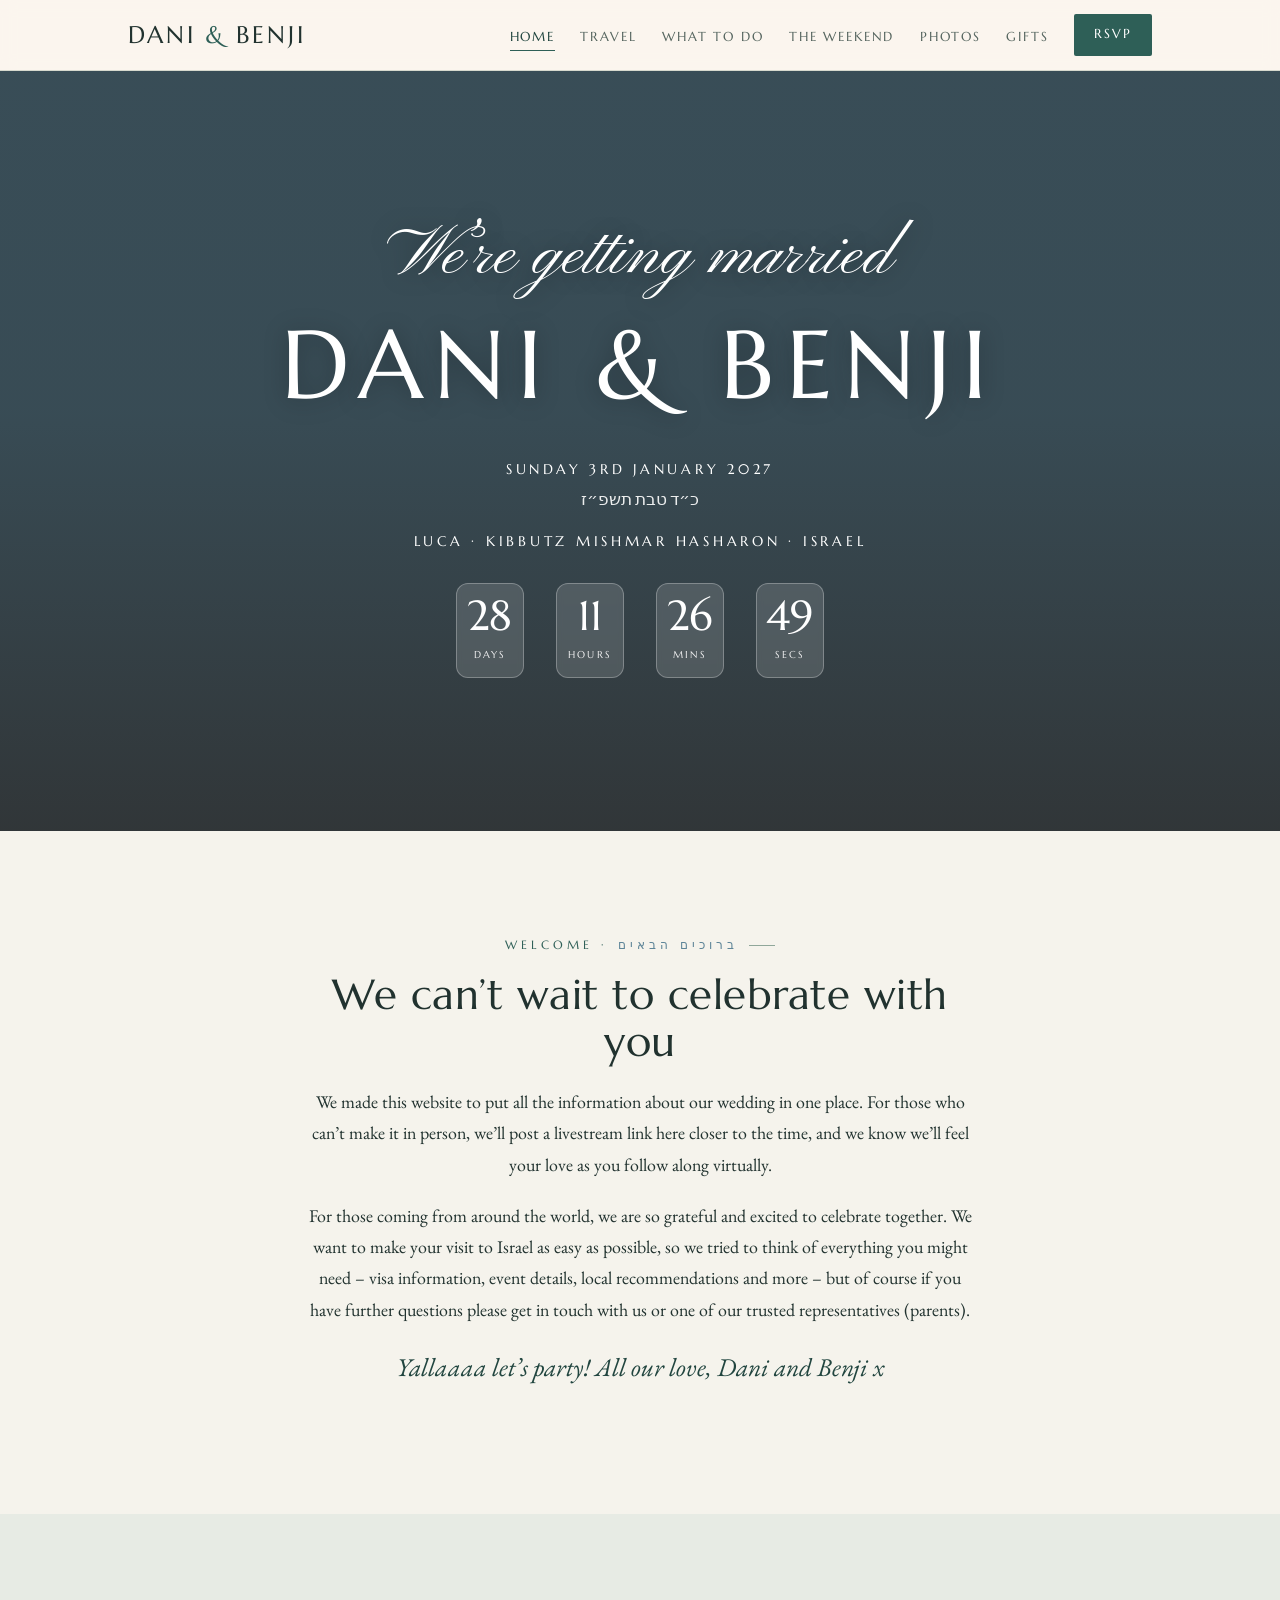
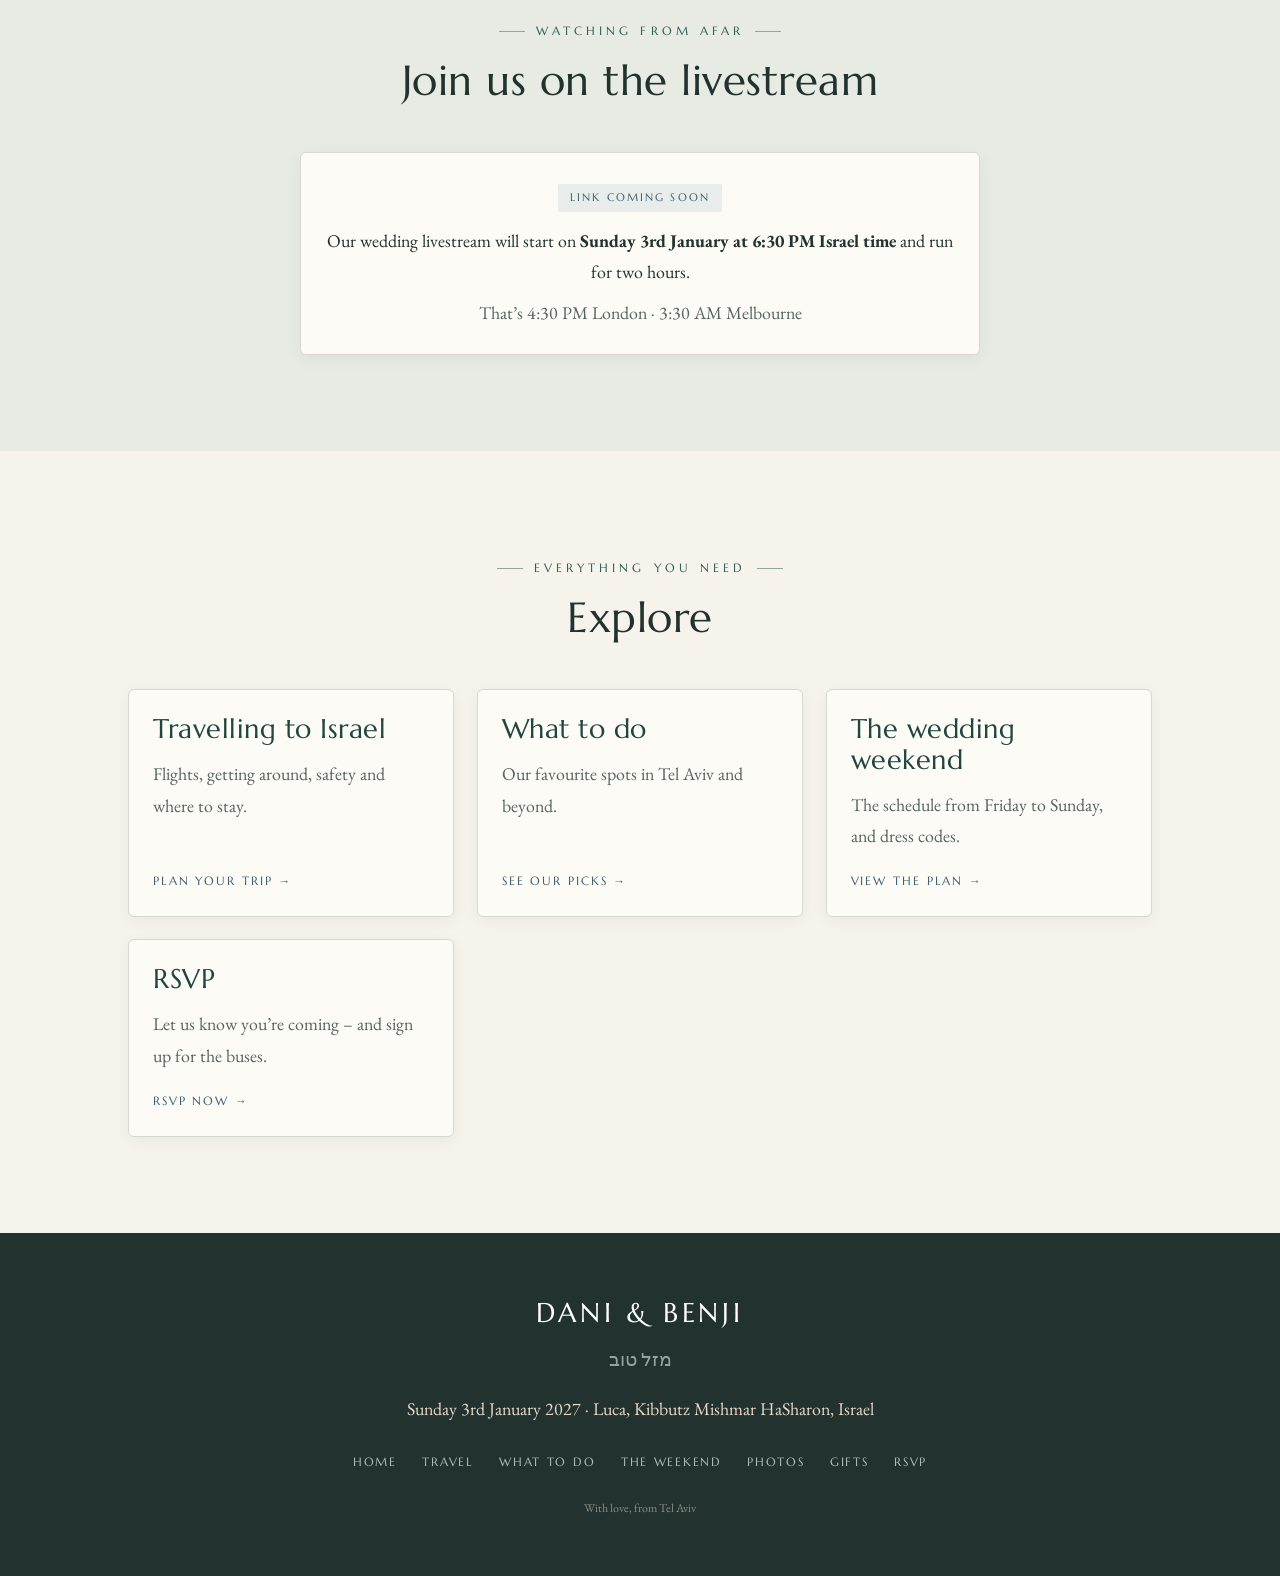
==== commit 40384c81: "Add Hebrew date, Photos page, en-dashes; fix sign-off ampersand - Hero now shows the Hebrew date (24" ====
--- a/index.html
+++ b/index.html
@@ -6,7 +6,7 @@
   <!-- PRIVATE SITE: keep it unlisted. This site is intended to be password-protected at the host level. -->
   <meta name="robots" content="noindex, nofollow" />
   <title>Dani & Benji · 3 January 2027</title>
-  <meta name="description" content="Dani & Benji are getting married in Israel on 3 January 2027 — travel info, things to do, the weekend schedule and more." />
+  <meta name="description" content="Dani & Benji are getting married in Israel on 3 January 2027 – travel info, things to do, the weekend schedule and more." />
 
   <link rel="preconnect" href="https://fonts.googleapis.com" />
   <link rel="preconnect" href="https://fonts.gstatic.com" crossorigin />
@@ -27,6 +27,7 @@
         <li><a href="travel.html">Travel</a></li>
         <li><a href="what-to-do.html">What to do</a></li>
         <li><a href="weekend.html">The weekend</a></li>
+        <li><a href="photos.html">Photos</a></li>
         <li><a href="gifts.html">Gifts</a></li>
         <li><a class="btn" href="rsvp.html">RSVP</a></li>
       </ul>
@@ -42,6 +43,7 @@
       <h1>Dani <span class="amp">&amp;</span> Benji</h1>
       <p class="hero__meta">
         <span class="date">Sunday 3rd January 2027</span>
+        <span class="date-heb" lang="he" dir="rtl">כ״ד טבת תשפ״ז</span>
         <span>Luca · Kibbutz Mishmar HaSharon · Israel</span>
       </p>
 
@@ -61,8 +63,8 @@
       <p class="eyebrow solo">Welcome · <span class="hebrew">ברוכים הבאים</span></p>
       <h2>We can’t wait to celebrate with you</h2>
       <p>We made this website to put all the information about our wedding in one place. For those who can’t make it in person, we’ll post a livestream link here closer to the time, and we know we’ll feel your love as you follow along virtually.</p>
-      <p>For those coming from around the world, we are so grateful and excited to celebrate together. We want to make your visit to Israel as easy as possible, so we tried to think of everything you might need — visa information, event details, local recommendations and more — but of course if you have further questions please get in touch with us or one of our trusted representatives (parents).</p>
-      <p class="signoff">Yallaaaa let’s party! All our love, Dani &amp; Benji x</p>
+      <p>For those coming from around the world, we are so grateful and excited to celebrate together. We want to make your visit to Israel as easy as possible, so we tried to think of everything you might need – visa information, event details, local recommendations and more – but of course if you have further questions please get in touch with us or one of our trusted representatives (parents).</p>
+      <p class="signoff">Yallaaaa let’s party! All our love, Dani and Benji x</p>
     </div>
   </section>
 
@@ -107,34 +109,9 @@
         </a>
         <a class="linkcard" href="rsvp.html">
           <h3>RSVP</h3>
-          <p class="muted">Let us know you’re coming — and sign up for the buses.</p>
+          <p class="muted">Let us know you’re coming – and sign up for the buses.</p>
           <span class="go">RSVP now →</span>
         </a>
-      </div>
-    </div>
-  </section>
-
-  <!-- ============ GALLERY ============ -->
-  <section class="alt">
-    <div class="container">
-      <div class="section-head">
-        <p class="eyebrow">Us</p>
-        <h2>A few of our favourite moments</h2>
-      </div>
-      <!--
-        Add photos by dropping files into assets/images/ and pointing the
-        <img> tags below at them (e.g. gallery-1.jpg). Empty slots show a
-        dashed placeholder until then. See assets/images/README.md.
-      -->
-      <div class="gallery">
-        <div class="slot">
-          <!-- Example once you add a file:
-               <img src="assets/images/gallery-1.jpg" alt="Dani and Benji" /> -->
-          Add a photo<br />(gallery-1.jpg)
-        </div>
-        <div class="slot">Add a photo<br />(gallery-2.jpg)</div>
-        <div class="slot">Add a photo<br />(gallery-3.jpg)</div>
-        <div class="slot">Add a photo<br />(gallery-4.jpg)</div>
       </div>
     </div>
   </section>
@@ -150,6 +127,7 @@
         <li><a href="travel.html">Travel</a></li>
         <li><a href="what-to-do.html">What to do</a></li>
         <li><a href="weekend.html">The weekend</a></li>
+        <li><a href="photos.html">Photos</a></li>
         <li><a href="gifts.html">Gifts</a></li>
         <li><a href="rsvp.html">RSVP</a></li>
       </ul>
--- a/assets/css/styles.css
+++ b/assets/css/styles.css
@@ -1,12 +1,12 @@
 /* =====================================================================
-   Dani & Benji — 03.01.2027
-   Warm Mediterranean wedding site — shared styles
+   Dani & Benji – 03.01.2027
+   Warm Mediterranean wedding site – shared styles
    Palette, type and components live here. Tune the tokens in :root.
    ===================================================================== */
 
 /* ---------- Design tokens ---------- */
 :root {
-  /* Cool, elegant palette — deep teal-green & dusty blue on soft cream */
+  /* Cool, elegant palette – deep teal-green & dusty blue on soft cream */
   --sand:        #F5F3EC;  /* page background (soft cream) */
   --sand-deep:   #E7EBE4;  /* alt sections (pale sage) */
   --shell:       #FCFBF6;  /* cards */
@@ -275,7 +275,15 @@
   margin-bottom: 1.8rem;
 }
 .hero__meta span { display: block; }
-.hero__meta .date { margin-bottom: 0.4rem; }
+.hero__meta .date { margin-bottom: 0.15rem; }
+.hero__meta .date-heb {
+  font-family: var(--serif);
+  text-transform: none;
+  letter-spacing: 0;
+  font-size: 1.05rem;
+  opacity: 0.9;
+  margin-bottom: 0.9rem;
+}
 .hero__tagline { font-family: var(--serif); font-style: italic; font-size: 1.3rem; letter-spacing: 0.02em; opacity: 0.95; margin-bottom: 0; }
 
 /* ---------- Countdown ---------- */
@@ -425,7 +433,7 @@
 .day.wedding .day__date { color: var(--clay-deep); }
 .day h3 { margin-bottom: 0.8rem; }
 .event + .event { margin-top: 1rem; padding-top: 1rem; border-top: 1px dashed var(--line); }
-.event > strong { display: block; }  /* label line only — not inline bold inside paragraphs */
+.event > strong { display: block; }  /* label line only – not inline bold inside paragraphs */
 .dresscode { margin-top: 0.9rem; font-size: 0.92rem; color: var(--ink-soft); }
 .dresscode b { font-family: var(--display); font-weight: 400; color: var(--clay-deep); text-transform: uppercase; letter-spacing: 0.16em; font-size: 0.74rem; }
 
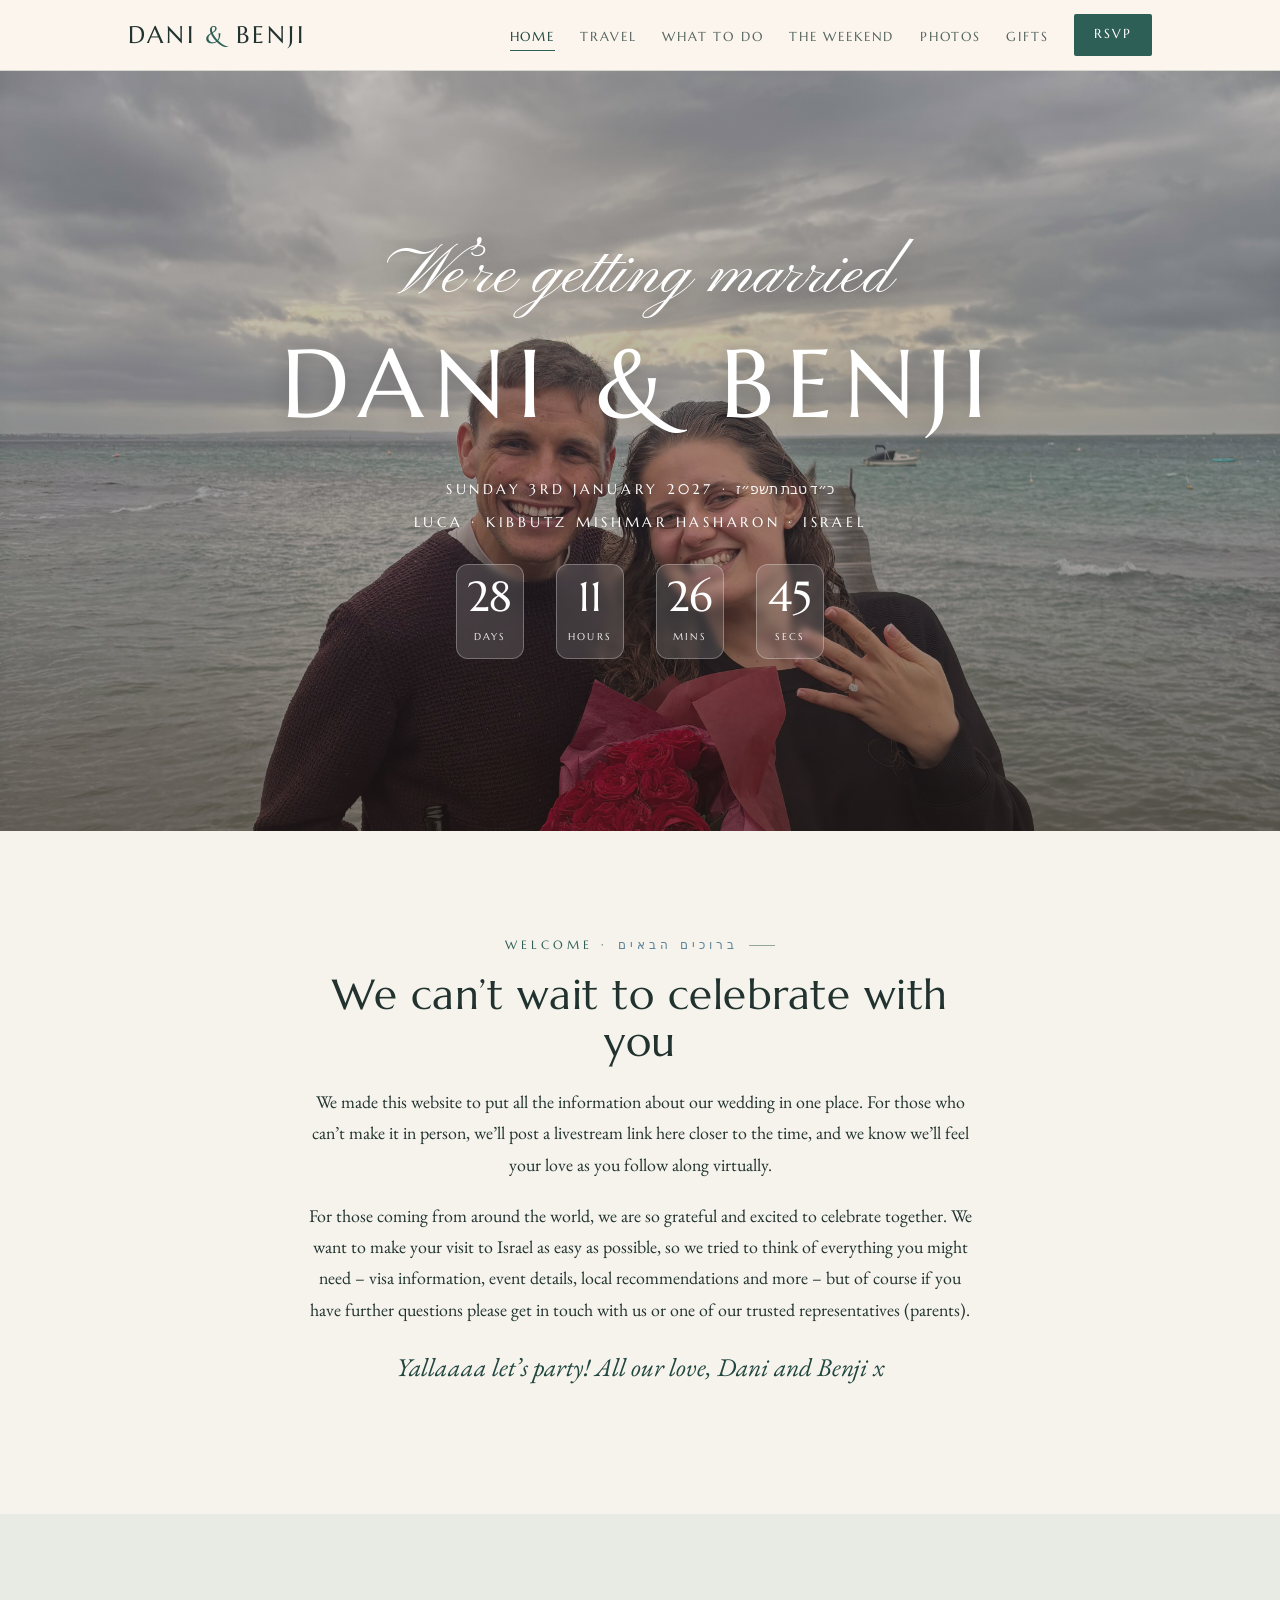
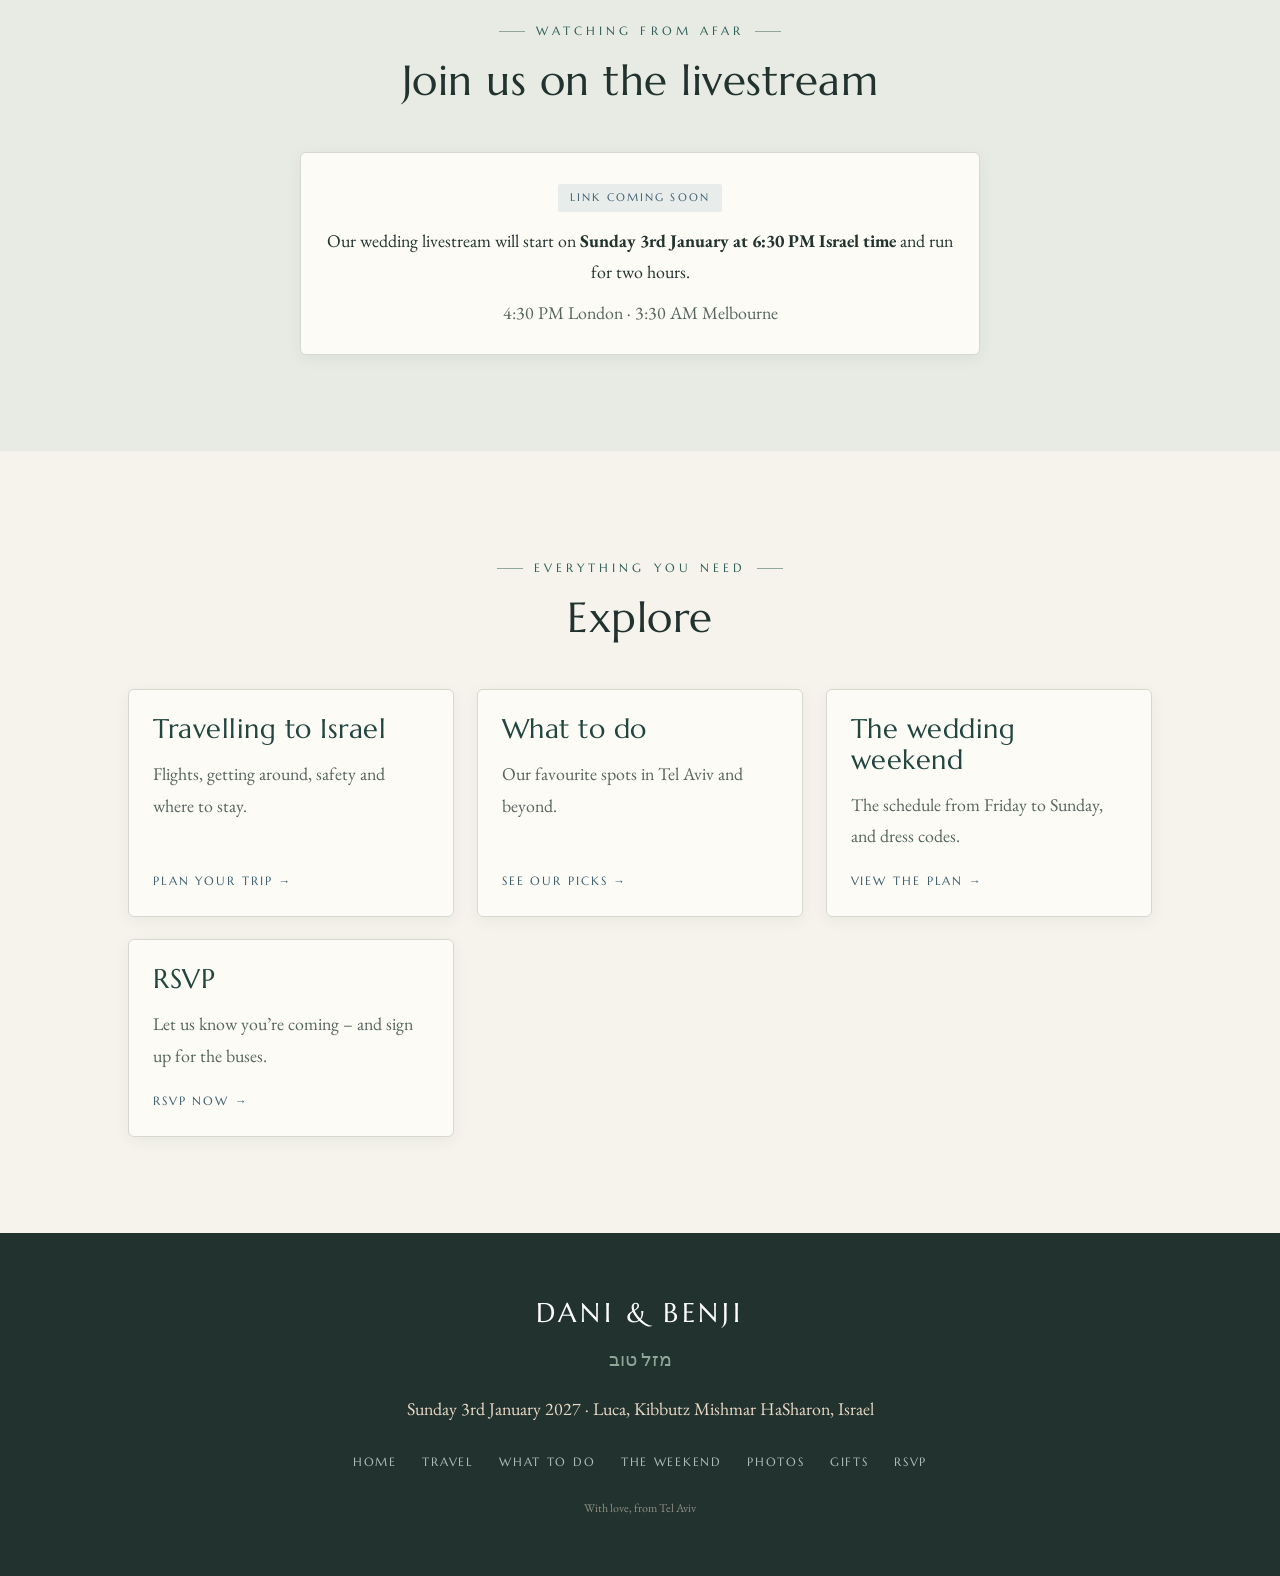
==== commit 3963be7b: "Add engagement photo to hero + Photos page; inline Hebrew date; tidy livestream copy - Renamed uploa" ====
--- a/index.html
+++ b/index.html
@@ -42,8 +42,7 @@
       <p class="hero__script">We’re getting married</p>
       <h1>Dani <span class="amp">&amp;</span> Benji</h1>
       <p class="hero__meta">
-        <span class="date">Sunday 3rd January 2027</span>
-        <span class="date-heb" lang="he" dir="rtl">כ״ד טבת תשפ״ז</span>
+        <span class="date">Sunday 3rd January 2027 · <span class="date-heb" lang="he" dir="rtl">כ״ד טבת תשפ״ז</span></span>
         <span>Luca · Kibbutz Mishmar HaSharon · Israel</span>
       </p>
 
@@ -78,7 +77,7 @@
       <div class="card" style="max-width:680px;margin-inline:auto;text-align:center;">
         <p class="tag">Link coming soon</p>
         <p style="margin-bottom:0.6rem;">Our wedding livestream will start on <strong>Sunday 3rd January at 6:30&nbsp;PM Israel time</strong> and run for two hours.</p>
-        <p class="muted" style="margin-bottom:0;">That’s 4:30&nbsp;PM London · 3:30&nbsp;AM Melbourne</p>
+        <p class="muted" style="margin-bottom:0;">4:30&nbsp;PM London · 3:30&nbsp;AM Melbourne</p>
         <!-- TODO: replace with the livestream link/embed when available -->
       </div>
     </div>
--- a/assets/css/styles.css
+++ b/assets/css/styles.css
@@ -274,15 +274,14 @@
   font-size: clamp(0.72rem, 1.8vw, 0.9rem);
   margin-bottom: 1.8rem;
 }
-.hero__meta span { display: block; }
-.hero__meta .date { margin-bottom: 0.15rem; }
+.hero__meta > span { display: block; }
+.hero__meta .date { margin-bottom: 0.5rem; }
 .hero__meta .date-heb {
+  display: inline;
   font-family: var(--serif);
   text-transform: none;
-  letter-spacing: 0;
-  font-size: 1.05rem;
-  opacity: 0.9;
-  margin-bottom: 0.9rem;
+  letter-spacing: normal;
+  opacity: 0.92;
 }
 .hero__tagline { font-family: var(--serif); font-style: italic; font-size: 1.3rem; letter-spacing: 0.02em; opacity: 0.95; margin-bottom: 0; }
 
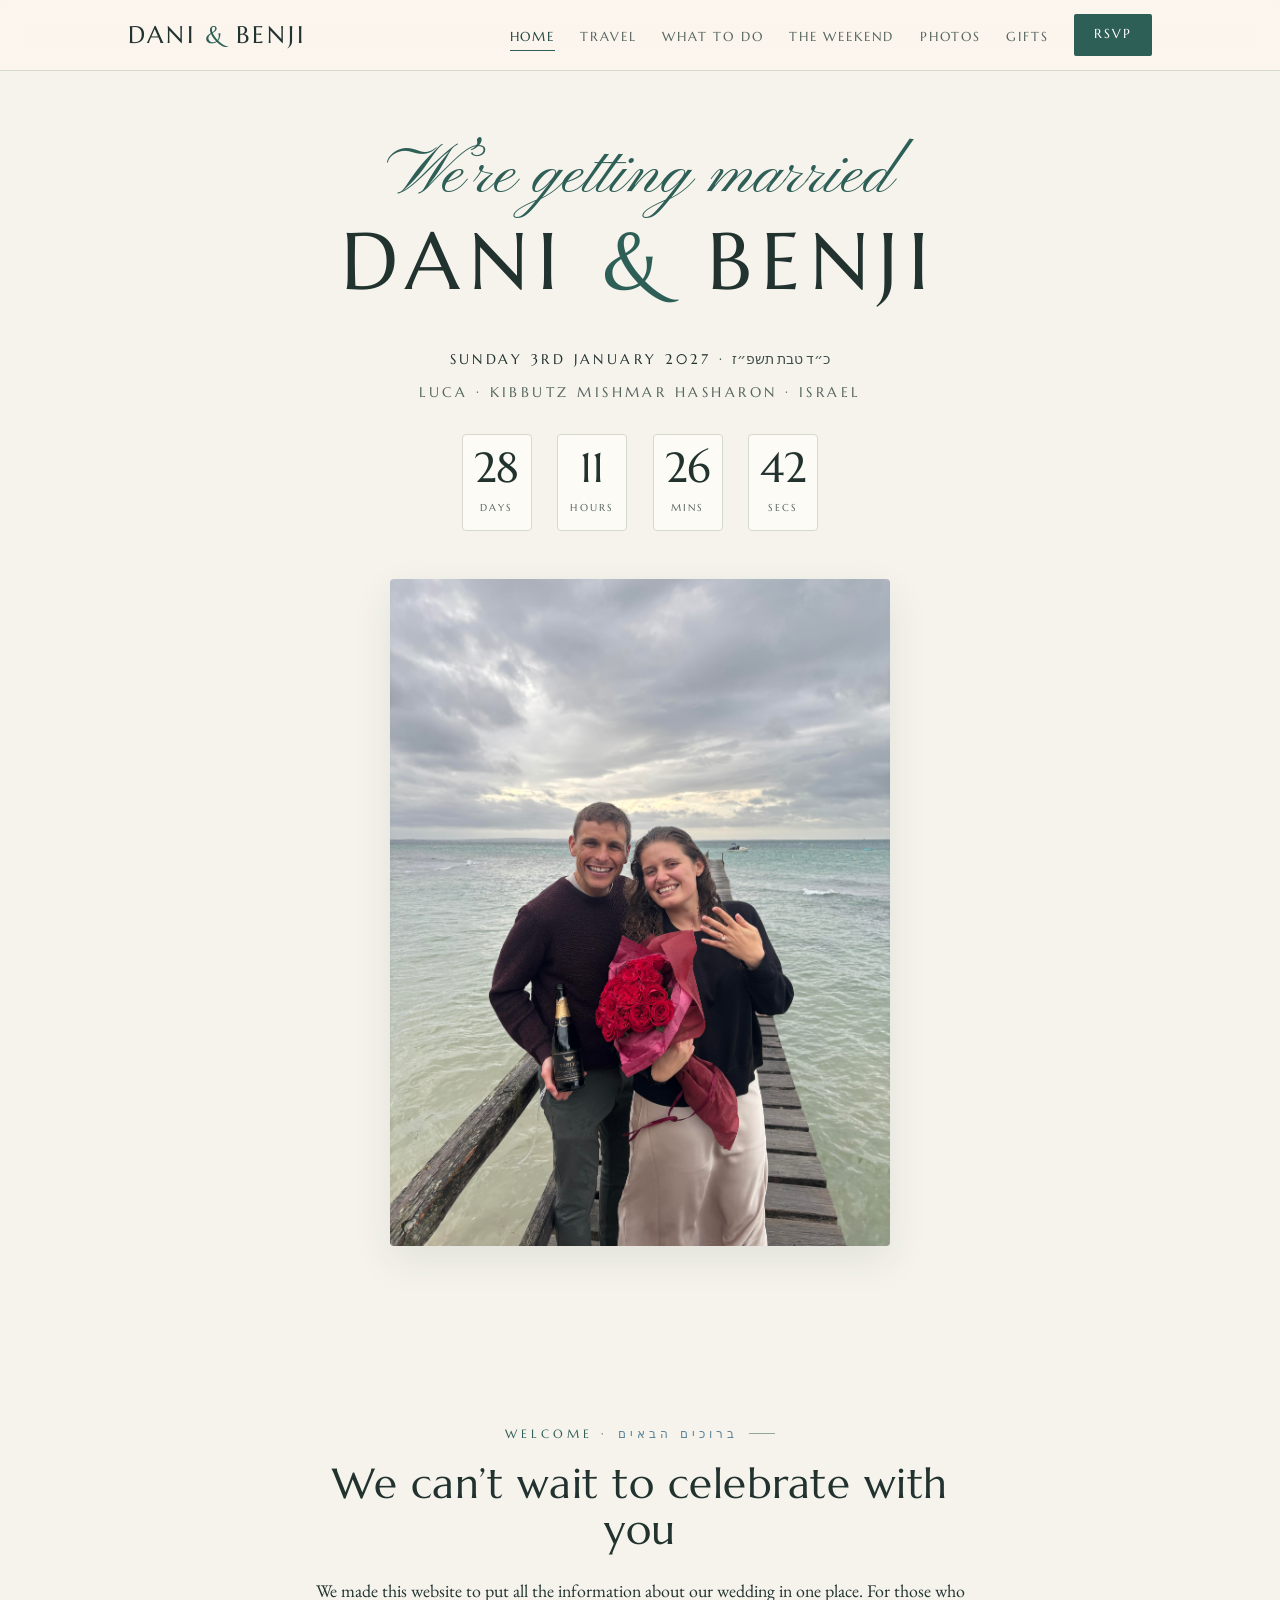
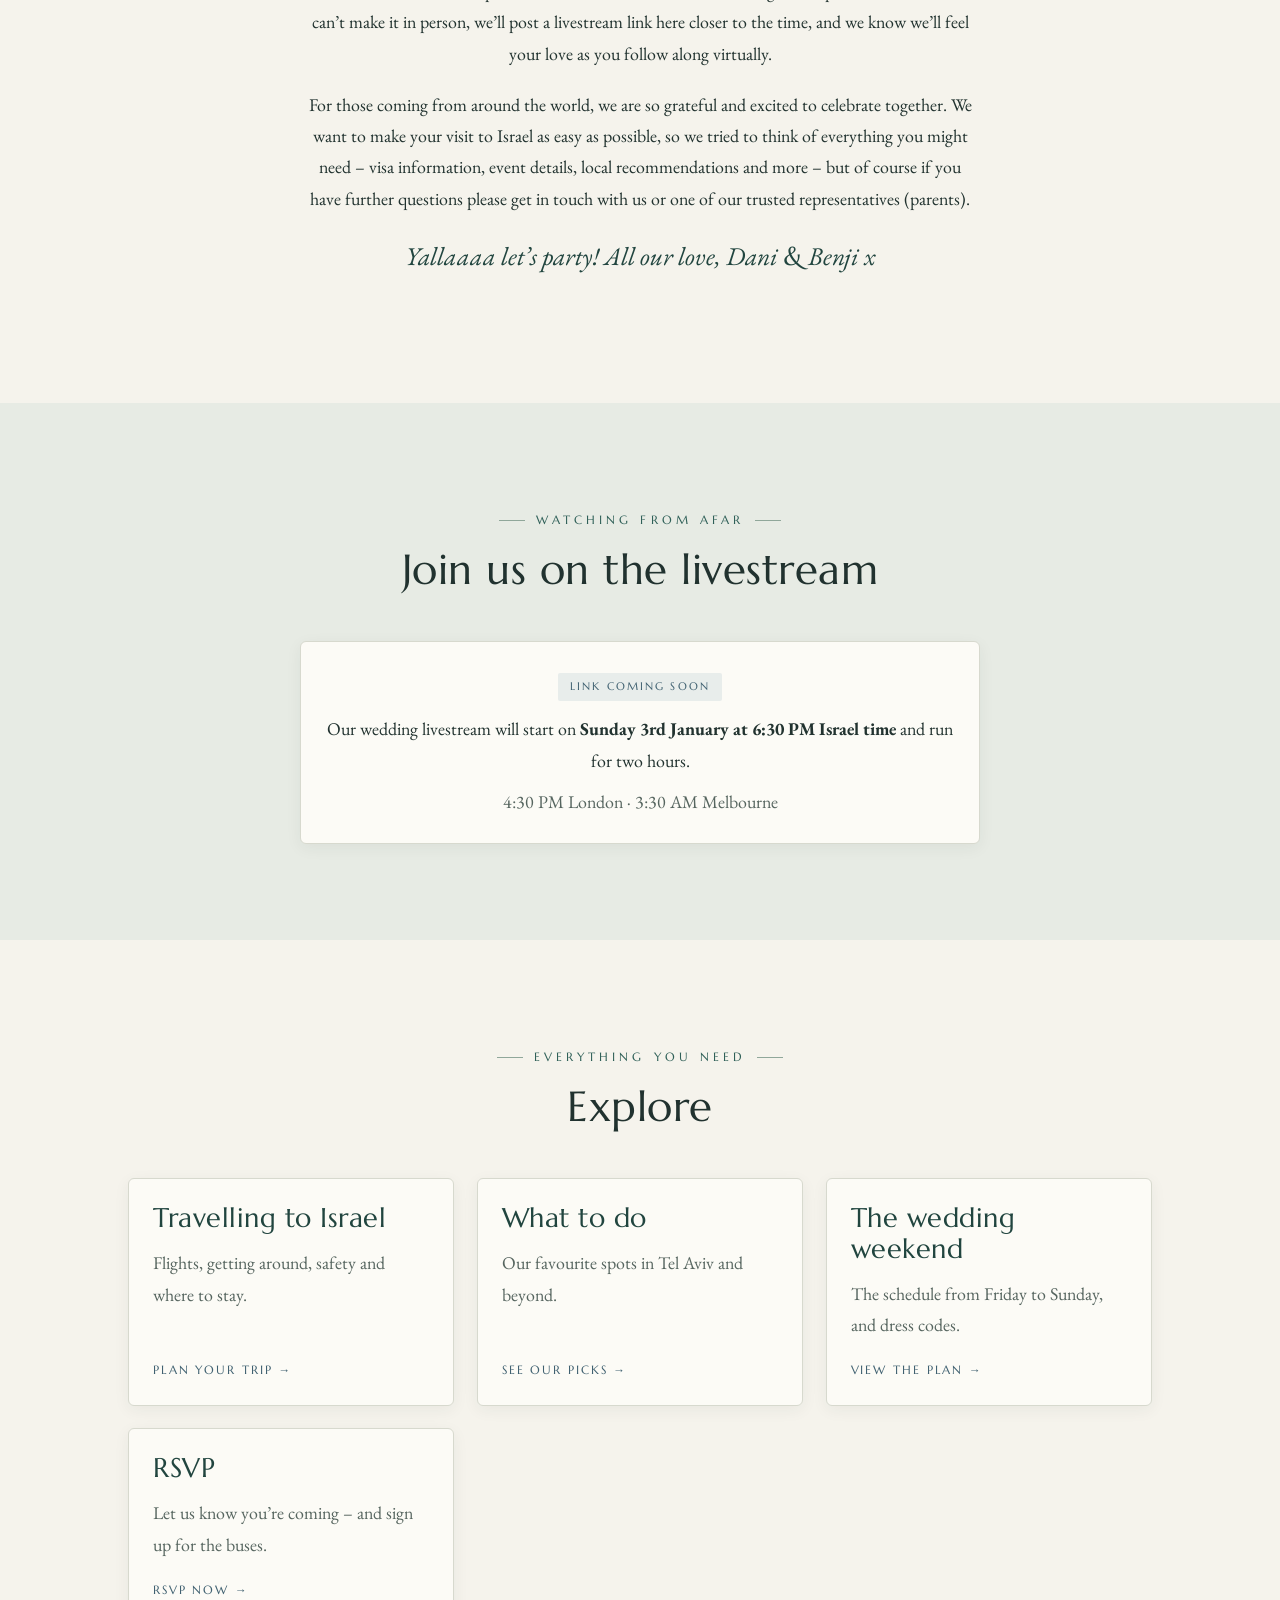
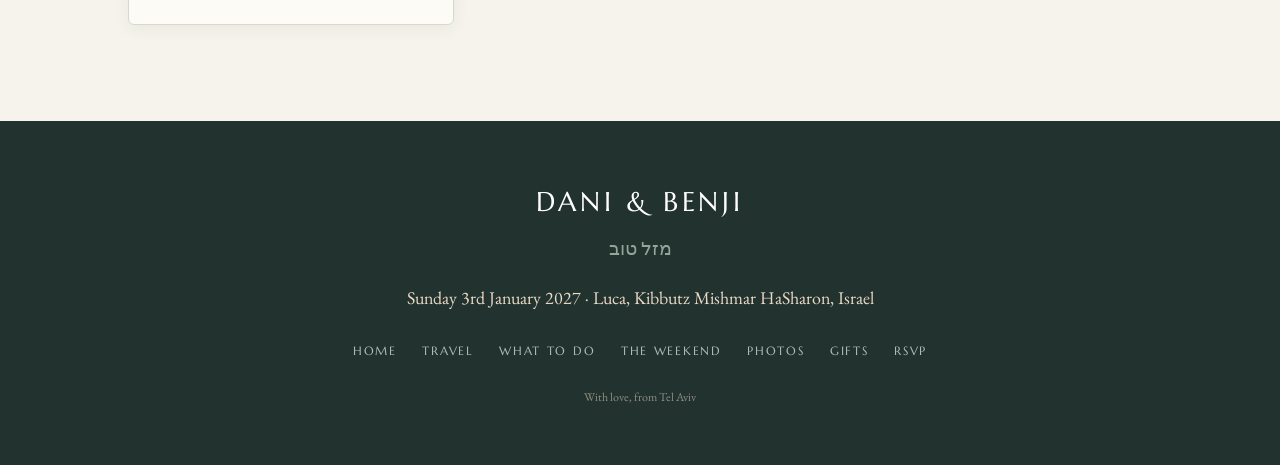
==== commit f88ac6e4: "Hero: show photo framed below the countdown (light layout); clean ampersand in sign-off - Reworked h" ====
--- a/index.html
+++ b/index.html
@@ -36,8 +36,6 @@
 
   <!-- ============ HERO ============ -->
   <section class="hero">
-    <!-- Drop your landscape proposal photo at assets/images/hero-proposal.jpg (see assets/images/README.md) -->
-    <div class="hero__media" role="img" aria-label="Dani and Benji on the pier after getting engaged"></div>
     <div class="hero__inner">
       <p class="hero__script">We’re getting married</p>
       <h1>Dani <span class="amp">&amp;</span> Benji</h1>
@@ -54,6 +52,11 @@
         <div class="countdown__unit"><span class="countdown__num" id="cd-secs">–</span><span class="countdown__label">Secs</span></div>
       </div>
     </div>
+
+    <!-- Engagement photo, below the countdown -->
+    <figure class="hero__photo">
+      <img src="assets/images/hero-proposal.jpg" alt="Dani and Benji on the pier just after getting engaged" />
+    </figure>
   </section>
 
   <!-- ============ WELCOME LETTER ============ -->
@@ -63,7 +66,7 @@
       <h2>We can’t wait to celebrate with you</h2>
       <p>We made this website to put all the information about our wedding in one place. For those who can’t make it in person, we’ll post a livestream link here closer to the time, and we know we’ll feel your love as you follow along virtually.</p>
       <p>For those coming from around the world, we are so grateful and excited to celebrate together. We want to make your visit to Israel as easy as possible, so we tried to think of everything you might need – visa information, event details, local recommendations and more – but of course if you have further questions please get in touch with us or one of our trusted representatives (parents).</p>
-      <p class="signoff">Yallaaaa let’s party! All our love, Dani and Benji x</p>
+      <p class="signoff">Yallaaaa let’s party! All our love, Dani <span class="amp-clean">&amp;</span> Benji x</p>
     </div>
   </section>
 
--- a/assets/css/styles.css
+++ b/assets/css/styles.css
@@ -229,79 +229,73 @@
 
 /* ---------- Hero ---------- */
 .hero {
-  position: relative;
-  min-height: min(88vh, 760px);
-  display: grid;
-  place-items: center;
   text-align: center;
-  color: #fff;
-  overflow: hidden;
-}
-.hero__media {
-  position: absolute;
-  inset: 0;
-  background: var(--sea-deep) url("../images/hero-proposal.jpg") center 32% / cover no-repeat;
-  /* ^ Drop your landscape proposal photo at assets/images/hero-proposal.jpg */
-}
-.hero__media::after {
-  content: "";
-  position: absolute;
-  inset: 0;
-  background: linear-gradient(180deg, rgba(40,28,22,0.28) 0%, rgba(40,28,22,0.30) 45%, rgba(40,28,22,0.62) 100%);
-}
-.hero__inner { position: relative; padding: var(--gutter); max-width: 900px; }
+  color: var(--ink);
+  background: var(--sand);
+  padding-block: clamp(2.4rem, 6vw, 4.5rem) clamp(2.2rem, 5vw, 3.5rem);
+}
+.hero__inner { max-width: 900px; margin-inline: auto; padding-inline: var(--gutter); }
 .hero__script {
   font-family: var(--script);
-  color: #fff;
+  color: var(--clay);
   font-size: clamp(2.4rem, 7vw, 4.2rem);
   line-height: 1;
-  margin-bottom: 0.3em;
-  text-shadow: 0 2px 24px rgba(0,0,0,0.35);
+  margin-bottom: 0.1em;
 }
 .hero h1 {
-  color: #fff;
-  font-size: clamp(2.6rem, 9vw, 6rem);
+  color: var(--ink);
+  font-size: clamp(2.4rem, 8vw, 5rem);
   letter-spacing: 0.12em;
-  margin-bottom: 0.4em;
-  text-shadow: 0 2px 24px rgba(0,0,0,0.28);
-}
-.hero .amp { color: #fff; }
+  margin-bottom: 0.5em;
+}
+.hero .amp { color: var(--clay); }
 .hero__meta {
   font-family: var(--display);
   text-transform: uppercase;
-  letter-spacing: 0.26em;
-  font-weight: 400;
+  letter-spacing: 0.24em;
+  font-weight: 400;
+  color: var(--ink-soft);
   font-size: clamp(0.72rem, 1.8vw, 0.9rem);
   margin-bottom: 1.8rem;
 }
 .hero__meta > span { display: block; }
-.hero__meta .date { margin-bottom: 0.5rem; }
+.hero__meta .date { margin-bottom: 0.5rem; color: var(--ink); }
 .hero__meta .date-heb {
   display: inline;
   font-family: var(--serif);
   text-transform: none;
   letter-spacing: normal;
-  opacity: 0.92;
-}
-.hero__tagline { font-family: var(--serif); font-style: italic; font-size: 1.3rem; letter-spacing: 0.02em; opacity: 0.95; margin-bottom: 0; }
+  opacity: 0.85;
+}
+.hero__tagline { font-family: var(--serif); font-style: italic; font-size: 1.3rem; letter-spacing: 0.02em; color: var(--ink); margin-bottom: 0; }
+
+/* Framed photo below the countdown */
+.hero__photo { margin-top: clamp(2rem, 5vw, 3rem); padding-inline: var(--gutter); }
+.hero__photo img {
+  display: block;
+  margin-inline: auto;
+  width: 100%;
+  max-width: 500px;
+  border-radius: 4px;
+  box-shadow: var(--shadow);
+}
 
 /* ---------- Countdown ---------- */
 .countdown {
   display: flex;
-  gap: clamp(0.6rem, 3vw, 2rem);
+  gap: clamp(0.6rem, 3vw, 1.6rem);
   justify-content: center;
-  margin-top: 1.8rem;
+  margin-top: 0;
 }
 .countdown__unit {
-  background: rgba(255,255,255,0.14);
-  border: 1px solid rgba(255,255,255,0.28);
-  border-radius: 12px;
-  padding: 0.7rem 0.4rem 0.55rem;
-  min-width: 68px;
-  backdrop-filter: blur(3px);
-}
-.countdown__num { font-family: var(--display); font-size: clamp(1.6rem, 5vw, 2.6rem); line-height: 1; display: block; }
-.countdown__label { font-family: var(--display); font-size: 0.6rem; text-transform: uppercase; letter-spacing: 0.22em; font-weight: 400; opacity: 0.9; margin-top: 0.2rem; }
+  background: var(--shell);
+  border: 1px solid var(--line);
+  border-radius: 4px;
+  padding: 0.75rem 0.5rem 0.6rem;
+  min-width: 70px;
+}
+.countdown__num { font-family: var(--display); font-size: clamp(1.6rem, 5vw, 2.6rem); line-height: 1; display: block; color: var(--ink); }
+.countdown__label { font-family: var(--display); font-size: 0.6rem; text-transform: uppercase; letter-spacing: 0.22em; font-weight: 400; color: var(--ink-soft); margin-top: 0.25rem; }
 
 /* ---------- Page hero (interior pages) ---------- */
 .page-hero {
@@ -366,6 +360,8 @@
 /* ---------- Intro / letter block ---------- */
 .letter { max-width: 760px; margin-inline: auto; text-align: center; }
 .letter .signoff { font-family: var(--serif); font-style: italic; font-size: 1.6rem; color: var(--clay-deep); margin-top: 1.2rem; }
+/* Clean, upright ampersand inside italic text (avoids the ornate italic &) */
+.amp-clean { font-family: var(--display); font-style: normal; }
 
 /* ---------- Info list rows ---------- */
 .info-block { margin-bottom: 2.4rem; }
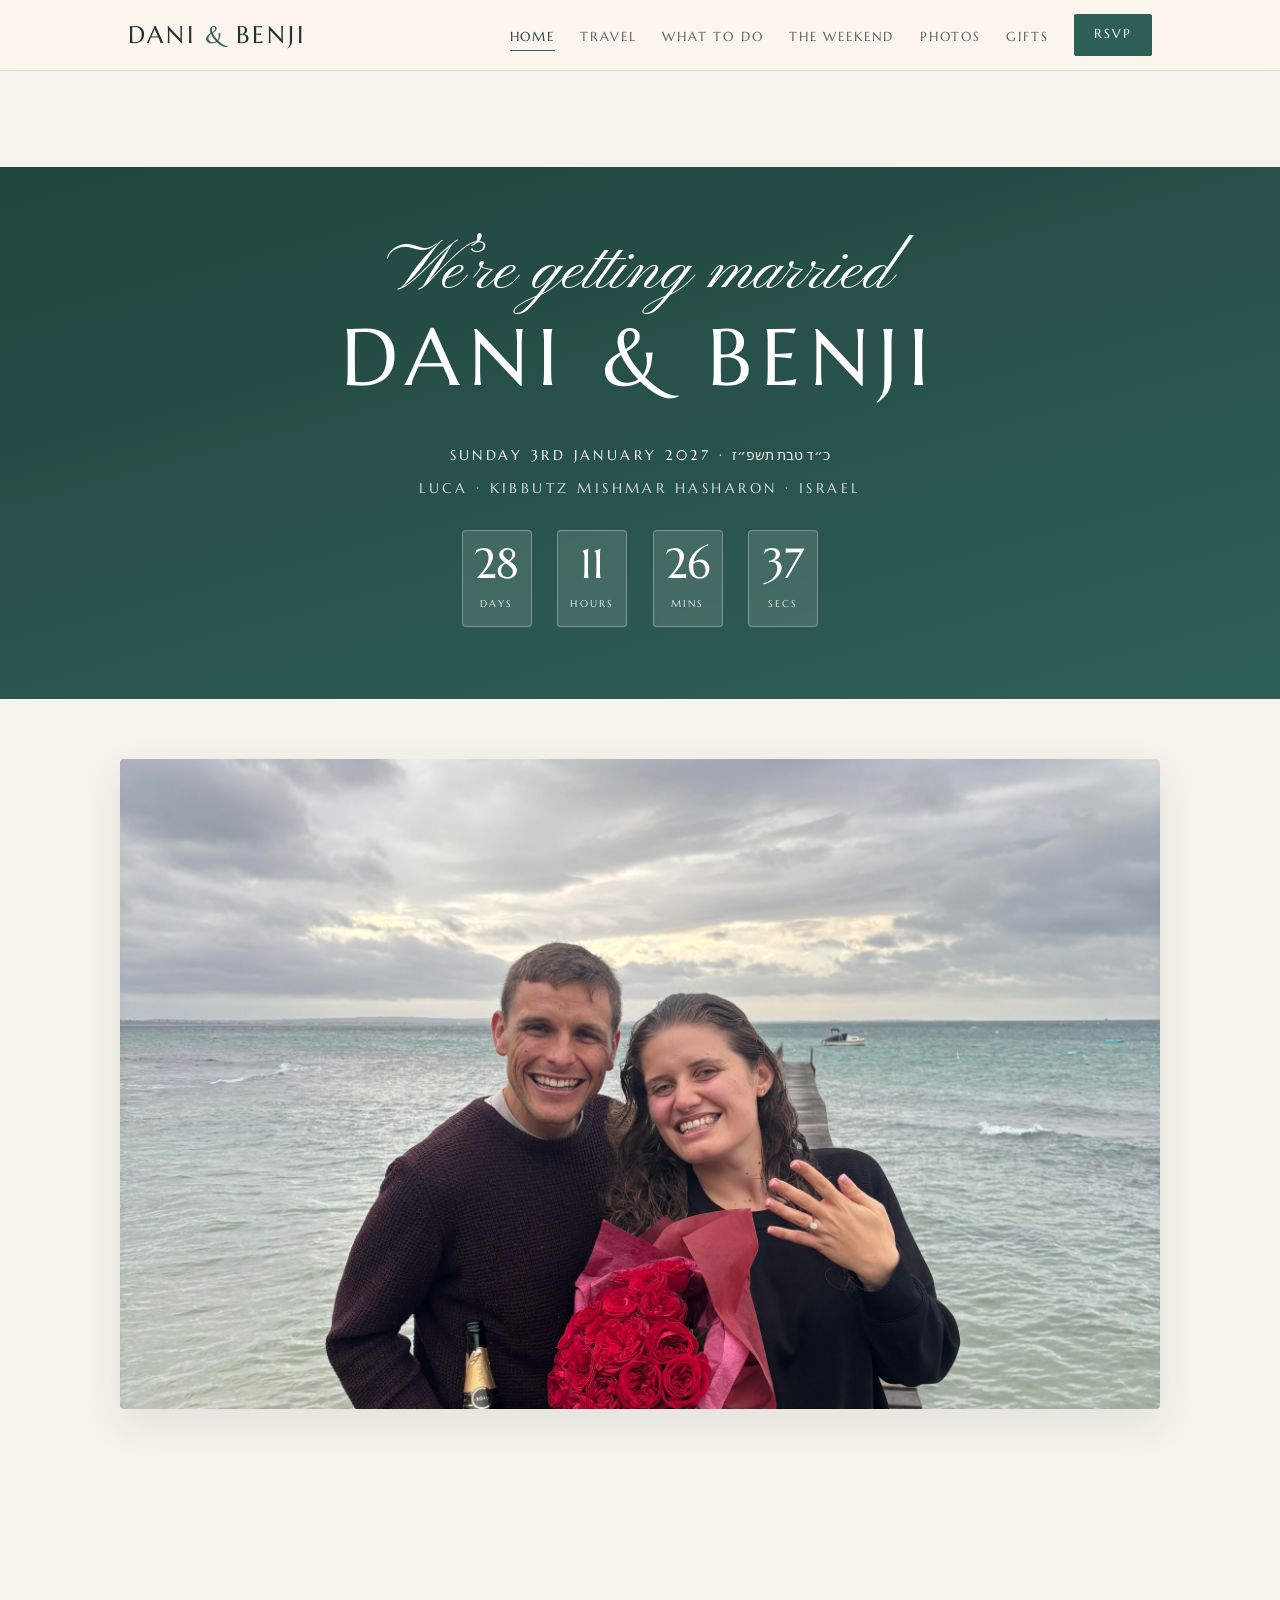
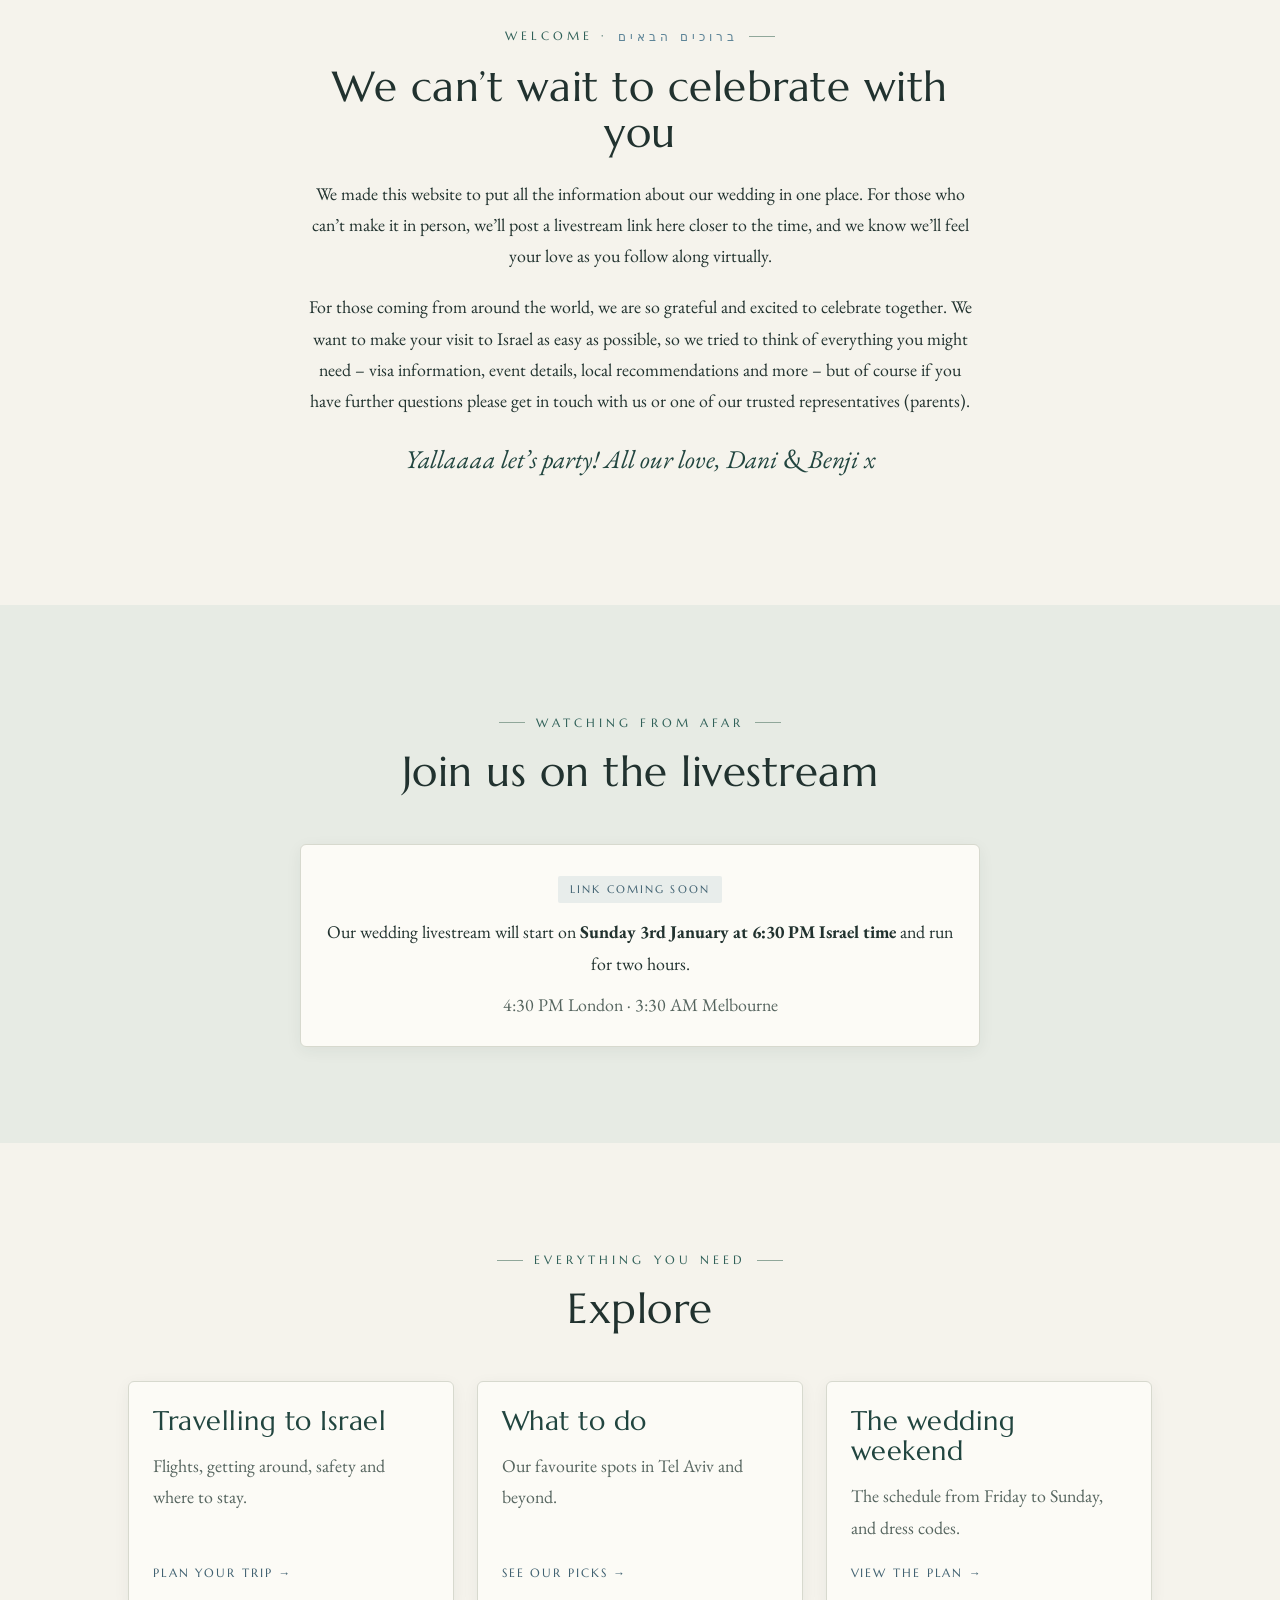
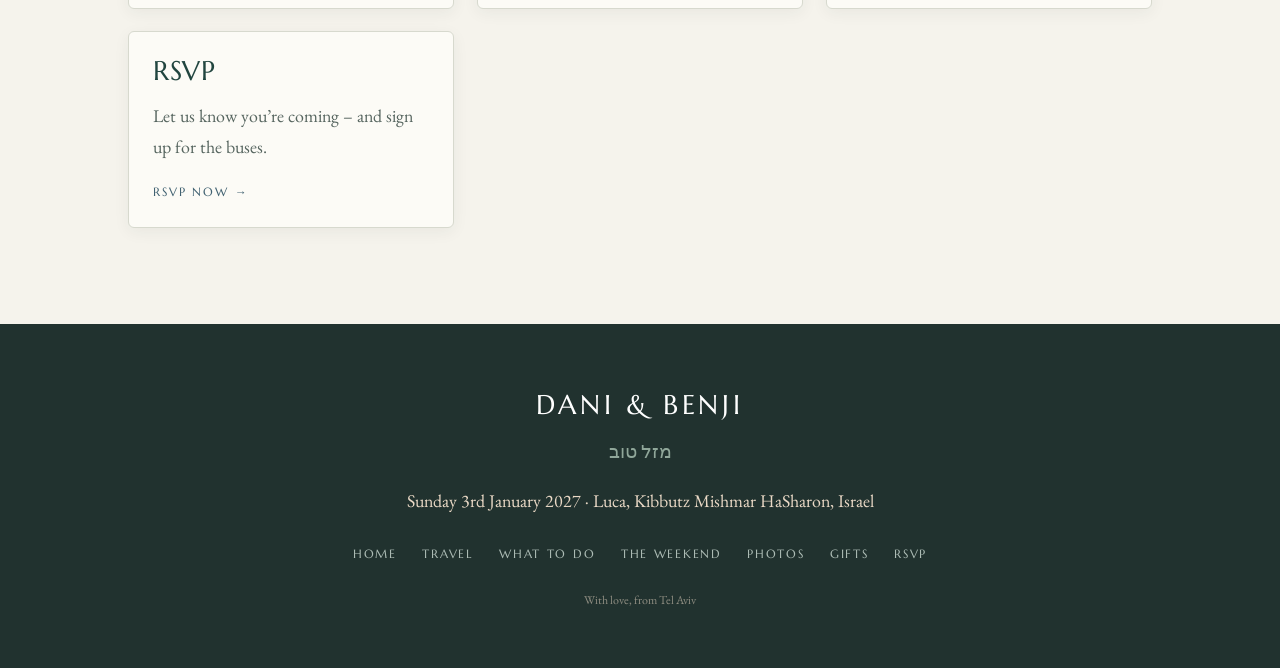
==== commit 989c2aea: "Hero: coloured header with light font + landscape-cropped photo below - Restored the teal (deep gree" ====
--- a/index.html
+++ b/index.html
@@ -36,24 +36,26 @@
 
   <!-- ============ HERO ============ -->
   <section class="hero">
-    <div class="hero__inner">
-      <p class="hero__script">We’re getting married</p>
-      <h1>Dani <span class="amp">&amp;</span> Benji</h1>
-      <p class="hero__meta">
-        <span class="date">Sunday 3rd January 2027 · <span class="date-heb" lang="he" dir="rtl">כ״ד טבת תשפ״ז</span></span>
-        <span>Luca · Kibbutz Mishmar HaSharon · Israel</span>
-      </p>
+    <div class="hero__top">
+      <div class="hero__inner">
+        <p class="hero__script">We’re getting married</p>
+        <h1>Dani <span class="amp">&amp;</span> Benji</h1>
+        <p class="hero__meta">
+          <span class="date">Sunday 3rd January 2027 · <span class="date-heb" lang="he" dir="rtl">כ״ד טבת תשפ״ז</span></span>
+          <span>Luca · Kibbutz Mishmar HaSharon · Israel</span>
+        </p>
 
-      <!-- Live countdown -->
-      <div class="countdown" id="countdown" aria-label="Countdown to the wedding">
-        <div class="countdown__unit"><span class="countdown__num" id="cd-days">–</span><span class="countdown__label">Days</span></div>
-        <div class="countdown__unit"><span class="countdown__num" id="cd-hours">–</span><span class="countdown__label">Hours</span></div>
-        <div class="countdown__unit"><span class="countdown__num" id="cd-mins">–</span><span class="countdown__label">Mins</span></div>
-        <div class="countdown__unit"><span class="countdown__num" id="cd-secs">–</span><span class="countdown__label">Secs</span></div>
+        <!-- Live countdown -->
+        <div class="countdown" id="countdown" aria-label="Countdown to the wedding">
+          <div class="countdown__unit"><span class="countdown__num" id="cd-days">–</span><span class="countdown__label">Days</span></div>
+          <div class="countdown__unit"><span class="countdown__num" id="cd-hours">–</span><span class="countdown__label">Hours</span></div>
+          <div class="countdown__unit"><span class="countdown__num" id="cd-mins">–</span><span class="countdown__label">Mins</span></div>
+          <div class="countdown__unit"><span class="countdown__num" id="cd-secs">–</span><span class="countdown__label">Secs</span></div>
+        </div>
       </div>
     </div>
 
-    <!-- Engagement photo, below the countdown -->
+    <!-- Engagement photo, cropped to landscape, below the header -->
     <figure class="hero__photo">
       <img src="assets/images/hero-proposal.jpg" alt="Dani and Benji on the pier just after getting engaged" />
     </figure>
--- a/assets/css/styles.css
+++ b/assets/css/styles.css
@@ -228,54 +228,58 @@
 }
 
 /* ---------- Hero ---------- */
-.hero {
+.hero { background: var(--sand); }
+.hero__top {
+  background: linear-gradient(165deg, var(--clay-deep) 0%, var(--clay) 100%);
+  color: #fff;
   text-align: center;
-  color: var(--ink);
-  background: var(--sand);
-  padding-block: clamp(2.4rem, 6vw, 4.5rem) clamp(2.2rem, 5vw, 3.5rem);
+  padding-block: clamp(2.6rem, 6vw, 4.5rem);
 }
 .hero__inner { max-width: 900px; margin-inline: auto; padding-inline: var(--gutter); }
 .hero__script {
   font-family: var(--script);
-  color: var(--clay);
+  color: #fff;
   font-size: clamp(2.4rem, 7vw, 4.2rem);
   line-height: 1;
   margin-bottom: 0.1em;
 }
 .hero h1 {
-  color: var(--ink);
+  color: #fff;
   font-size: clamp(2.4rem, 8vw, 5rem);
   letter-spacing: 0.12em;
   margin-bottom: 0.5em;
 }
-.hero .amp { color: var(--clay); }
+.hero .amp { color: #fff; }
 .hero__meta {
   font-family: var(--display);
   text-transform: uppercase;
   letter-spacing: 0.24em;
   font-weight: 400;
-  color: var(--ink-soft);
+  color: rgba(255,255,255,0.8);
   font-size: clamp(0.72rem, 1.8vw, 0.9rem);
   margin-bottom: 1.8rem;
 }
 .hero__meta > span { display: block; }
-.hero__meta .date { margin-bottom: 0.5rem; color: var(--ink); }
+.hero__meta .date { margin-bottom: 0.5rem; color: #fff; }
 .hero__meta .date-heb {
   display: inline;
   font-family: var(--serif);
   text-transform: none;
   letter-spacing: normal;
-  opacity: 0.85;
-}
-.hero__tagline { font-family: var(--serif); font-style: italic; font-size: 1.3rem; letter-spacing: 0.02em; color: var(--ink); margin-bottom: 0; }
-
-/* Framed photo below the countdown */
-.hero__photo { margin-top: clamp(2rem, 5vw, 3rem); padding-inline: var(--gutter); }
+  opacity: 0.9;
+}
+.hero__tagline { font-family: var(--serif); font-style: italic; font-size: 1.3rem; letter-spacing: 0.02em; color: #fff; margin-bottom: 0; }
+
+/* Landscape photo below the coloured header */
+.hero__photo { padding: clamp(1.8rem, 4vw, 2.6rem) var(--gutter) 0; }
 .hero__photo img {
   display: block;
   margin-inline: auto;
   width: 100%;
-  max-width: 500px;
+  max-width: 1040px;
+  aspect-ratio: 16 / 10;
+  object-fit: cover;
+  object-position: center 38%;
   border-radius: 4px;
   box-shadow: var(--shadow);
 }
@@ -288,14 +292,15 @@
   margin-top: 0;
 }
 .countdown__unit {
-  background: var(--shell);
-  border: 1px solid var(--line);
+  background: rgba(255,255,255,0.12);
+  border: 1px solid rgba(255,255,255,0.30);
   border-radius: 4px;
   padding: 0.75rem 0.5rem 0.6rem;
   min-width: 70px;
-}
-.countdown__num { font-family: var(--display); font-size: clamp(1.6rem, 5vw, 2.6rem); line-height: 1; display: block; color: var(--ink); }
-.countdown__label { font-family: var(--display); font-size: 0.6rem; text-transform: uppercase; letter-spacing: 0.22em; font-weight: 400; color: var(--ink-soft); margin-top: 0.25rem; }
+  backdrop-filter: blur(2px);
+}
+.countdown__num { font-family: var(--display); font-size: clamp(1.6rem, 5vw, 2.6rem); line-height: 1; display: block; color: #fff; }
+.countdown__label { font-family: var(--display); font-size: 0.6rem; text-transform: uppercase; letter-spacing: 0.22em; font-weight: 400; color: rgba(255,255,255,0.85); margin-top: 0.25rem; }
 
 /* ---------- Page hero (interior pages) ---------- */
 .page-hero {
